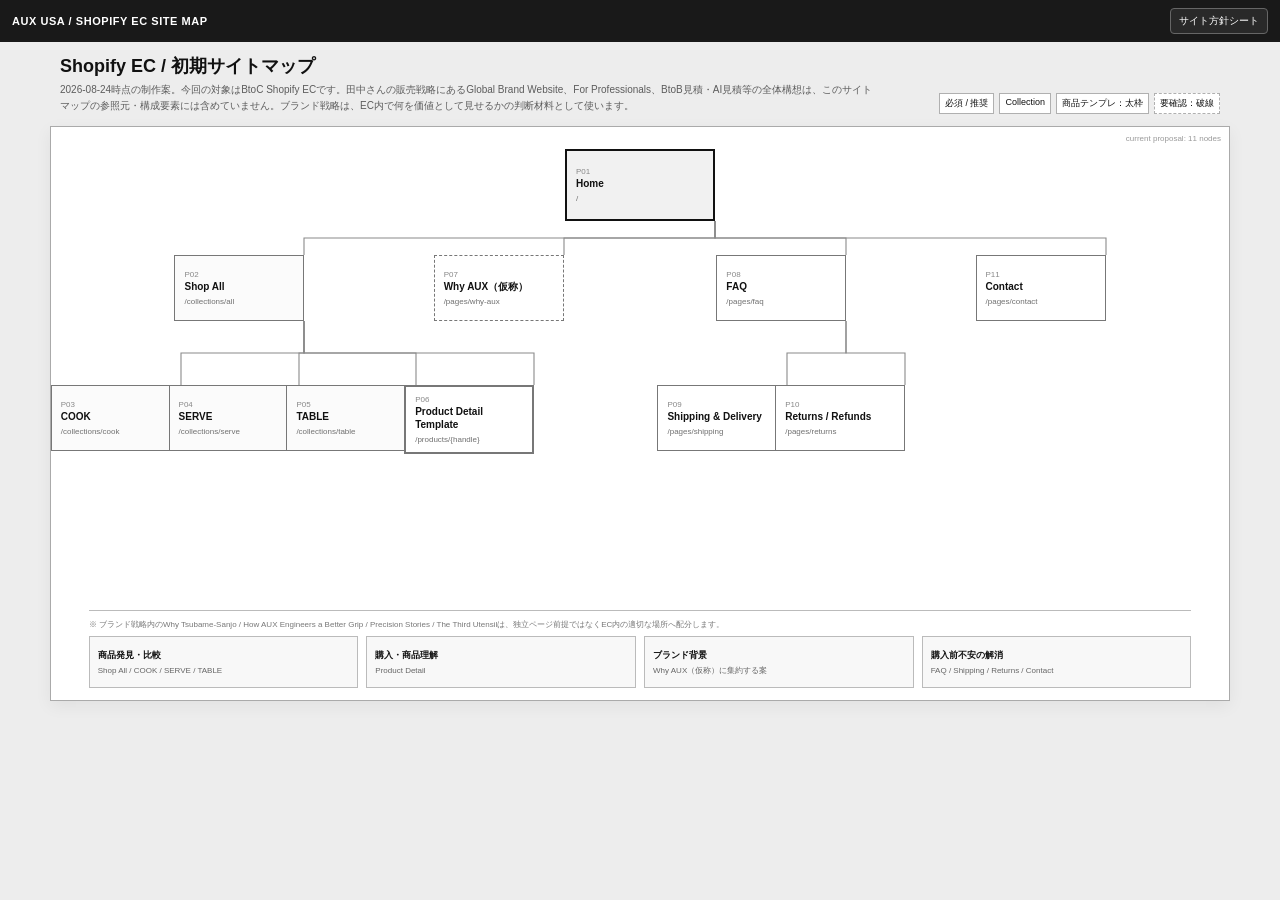
==== index.html @ 25e0408c "Refocus sitemap on Shopify EC scope" ====
<!doctype html>
<html lang="ja">
<head>
<meta charset="utf-8">
<meta name="viewport" content="width=device-width,initial-scale=1">
<title>AUX USA Site Map</title>
<style>
:root{--bg:#ededed;--ink:#111;--line:#8d8d8d;--paper:#fff;--muted:#666}
*{box-sizing:border-box}html,body{margin:0;min-height:100%;font-family:-apple-system,BlinkMacSystemFont,"Helvetica Neue","Yu Gothic",Meiryo,sans-serif;background:var(--bg);color:var(--ink)}
.topbar{height:42px;background:#191919;color:#fff;display:flex;align-items:center;gap:8px;padding:0 12px;position:sticky;top:0;z-index:10}.topbar strong{font-size:11px;letter-spacing:.05em}.topbar .grow{flex:1}.topbar a{border:1px solid #666;background:#292929;color:#fff;border-radius:4px;padding:5px 8px;text-decoration:none;font-size:10px}
.intro{max-width:1180px;margin:12px auto 6px;padding:0 10px;display:grid;grid-template-columns:1fr auto;gap:10px;align-items:end}.intro h1{font-size:18px;margin:0 0 4px}.intro p{margin:0;color:#5c5c5c;font-size:10px;line-height:1.6;max-width:820px}.legend{display:flex;gap:5px;flex-wrap:wrap;justify-content:flex-end}.legend span{font-size:9px;border:1px solid #b0b0b0;background:#fff;padding:3px 5px;white-space:nowrap}.legend .optional{border-style:dashed}
.map-wrap{padding:6px 10px 16px}.canvas{position:relative;width:min(1180px,100%);height:575px;margin:0 auto;background:#fff;border:1px solid #aaa;box-shadow:0 5px 16px rgba(0,0,0,.06);overflow:hidden}svg{position:absolute;inset:0;width:100%;height:100%;pointer-events:none}.tree{stroke:#8a8a8a;stroke-width:1.1;fill:none}
.node{position:absolute;width:130px;min-height:66px;background:#fff;border:1px solid #777;padding:8px 9px;color:#111;display:flex;flex-direction:column;justify-content:center;z-index:2;transform:translateX(-50%)}.node .id{font-size:8px;color:#888;margin-bottom:2px}.node strong{font-size:10px;line-height:1.25}.node .route{font-size:8px;color:#707070;margin-top:4px;word-break:break-all}.node.root{border:2px solid #111;background:#f1f1f1;width:150px;min-height:72px}.node.collection{background:#fbfbfb}.node.template{border-width:2px}.node.optional{border-style:dashed}.hint{position:absolute;right:8px;top:7px;font-size:8px;color:#999}
.role-note{position:absolute;left:3.2%;right:3.2%;bottom:12px;border-top:1px solid #bbb;padding-top:8px}.role-note>p{font-size:8px;color:#777;margin:0 0 6px}.role-grid{display:grid;grid-template-columns:repeat(4,1fr);gap:8px}.role-box{background:#f8f8f8;border:1px solid #bbb;padding:7px 8px;min-height:52px}.role-box strong{font-size:9px}.role-box p{font-size:8px;line-height:1.4;color:#666;margin:3px 0 0}
@media(max-width:760px){.canvas{min-width:900px}.map-wrap{overflow:auto}.role-note{display:none}.intro{grid-template-columns:1fr}.legend{justify-content:flex-start}}
</style>
</head>
<body>
<div class="topbar"><strong>AUX USA / SHOPIFY EC SITE MAP</strong><span class="grow"></span><a href="https://docs.google.com/spreadsheets/d/11EVl4dfFN_Dx4SsW7xgJE2t3Y1gtvtlqyOAlhqadT-I/edit" target="_blank" rel="noopener">サイト方針シート</a></div>
<div class="intro">
  <div><h1>Shopify EC / 初期サイトマップ</h1><p>2026-08-24時点の制作案。今回の対象はBtoC Shopify ECです。田中さんの販売戦略にあるGlobal Brand Website、For Professionals、BtoB見積・AI見積等の全体構想は、このサイトマップの参照元・構成要素には含めていません。ブランド戦略は、EC内で何を価値として見せるかの判断材料として使います。</p></div>
  <div class="legend"><span>必須 / 推奨</span><span>Collection</span><span>商品テンプレ：太枠</span><span class="optional">要確認：破線</span></div>
</div>
<div class="map-wrap"><div class="canvas" id="canvas">
<div class="hint">current proposal: 11 nodes</div><svg id="svg"><g id="treeLines"></g></svg><div id="nodes"></div>
<div class="role-note"><p>※ ブランド戦略内のWhy Tsubame-Sanjo / How AUX Engineers a Better Grip / Precision Stories / The Third Utensilは、独立ページ前提ではなくEC内の適切な場所へ配分します。</p><div class="role-grid">
<div class="role-box"><strong>商品発見・比較</strong><p>Shop All / COOK / SERVE / TABLE</p></div>
<div class="role-box"><strong>購入・商品理解</strong><p>Product Detail</p></div>
<div class="role-box"><strong>ブランド背景</strong><p>Why AUX（仮称）に集約する案</p></div>
<div class="role-box"><strong>購入前不安の解消</strong><p>FAQ / Shipping / Returns / Contact</p></div>
</div></div></div></div>
<script>
const nodes=[
{id:'P01',route:'/',name:'Home',type:'fixed',parent:null},
{id:'P02',route:'/collections/all',name:'Shop All',type:'collection',parent:'P01'},
{id:'P07',route:'/pages/why-aux',name:'Why AUX（仮称）',type:'optional',parent:'P01'},
{id:'P08',route:'/pages/faq',name:'FAQ',type:'fixed',parent:'P01'},
{id:'P11',route:'/pages/contact',name:'Contact',type:'fixed',parent:'P01'},
{id:'P03',route:'/collections/cook',name:'COOK',type:'collection',parent:'P02'},
{id:'P04',route:'/collections/serve',name:'SERVE',type:'collection',parent:'P02'},
{id:'P05',route:'/collections/table',name:'TABLE',type:'collection',parent:'P02'},
{id:'P06',route:'/products/{handle}',name:'Product Detail Template',type:'template',parent:'P02'},
{id:'P09',route:'/pages/shipping',name:'Shipping & Delivery',type:'fixed',parent:'P08'},
{id:'P10',route:'/pages/returns',name:'Returns / Refunds',type:'fixed',parent:'P08'}
];
const positions={P01:[50,22],P02:[16,128],P07:[38,128],P08:[62,128],P11:[84,128],P03:[5.5,258],P04:[15.5,258],P05:[25.5,258],P06:[35.5,258],P09:[57,258],P10:[67,258]};
const host=document.getElementById('nodes');
function renderNodes(){host.innerHTML=nodes.map(n=>{const [x,y]=positions[n.id];let cls='node';if(n.id==='P01')cls+=' root';if(n.type==='collection')cls+=' collection';if(n.type==='template')cls+=' template';if(n.type==='optional')cls+=' optional';return `<div class="${cls}" id="${n.id}" style="left:${x}%;top:${y}px"><span class="id">${n.id}</span><strong>${n.name}</strong><span class="route">${n.route}</span></div>`}).join('')}
function centerBottom(el){return [el.offsetLeft+el.offsetWidth/2,el.offsetTop+el.offsetHeight]}function centerTop(el){return [el.offsetLeft+el.offsetWidth/2,el.offsetTop]}function pathTree(a,b){const [x1,y1]=centerBottom(a),[x2,y2]=centerTop(b),mid=(y1+y2)/2;return `M${x1},${y1} V${mid} H${x2} V${y2}`}
function renderLines(){const tree=document.getElementById('treeLines');tree.innerHTML='';nodes.filter(n=>n.parent).forEach(n=>tree.insertAdjacentHTML('beforeend',`<path class="tree" d="${pathTree(document.getElementById(n.parent),document.getElementById(n.id))}"/>`))}
renderNodes();requestAnimationFrame(renderLines);window.addEventListener('resize',()=>requestAnimationFrame(renderLines));
</script>
</body></html>
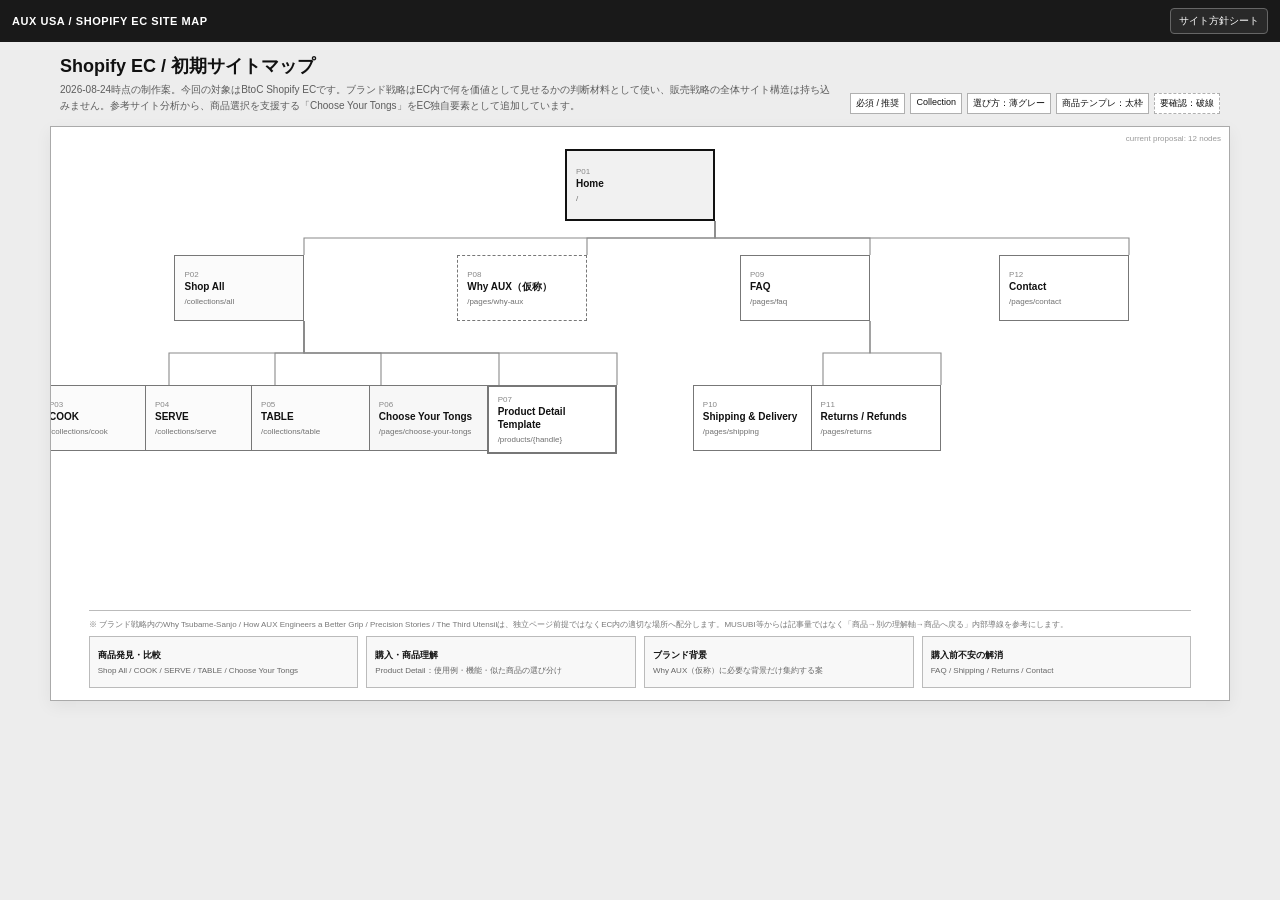
==== commit 6d8cfa3e: "Add product selection guide to AUX EC sitemap" ====
--- a/index.html
+++ b/index.html
@@ -10,7 +10,7 @@
 .topbar{height:42px;background:#191919;color:#fff;display:flex;align-items:center;gap:8px;padding:0 12px;position:sticky;top:0;z-index:10}.topbar strong{font-size:11px;letter-spacing:.05em}.topbar .grow{flex:1}.topbar a{border:1px solid #666;background:#292929;color:#fff;border-radius:4px;padding:5px 8px;text-decoration:none;font-size:10px}
 .intro{max-width:1180px;margin:12px auto 6px;padding:0 10px;display:grid;grid-template-columns:1fr auto;gap:10px;align-items:end}.intro h1{font-size:18px;margin:0 0 4px}.intro p{margin:0;color:#5c5c5c;font-size:10px;line-height:1.6;max-width:820px}.legend{display:flex;gap:5px;flex-wrap:wrap;justify-content:flex-end}.legend span{font-size:9px;border:1px solid #b0b0b0;background:#fff;padding:3px 5px;white-space:nowrap}.legend .optional{border-style:dashed}
 .map-wrap{padding:6px 10px 16px}.canvas{position:relative;width:min(1180px,100%);height:575px;margin:0 auto;background:#fff;border:1px solid #aaa;box-shadow:0 5px 16px rgba(0,0,0,.06);overflow:hidden}svg{position:absolute;inset:0;width:100%;height:100%;pointer-events:none}.tree{stroke:#8a8a8a;stroke-width:1.1;fill:none}
-.node{position:absolute;width:130px;min-height:66px;background:#fff;border:1px solid #777;padding:8px 9px;color:#111;display:flex;flex-direction:column;justify-content:center;z-index:2;transform:translateX(-50%)}.node .id{font-size:8px;color:#888;margin-bottom:2px}.node strong{font-size:10px;line-height:1.25}.node .route{font-size:8px;color:#707070;margin-top:4px;word-break:break-all}.node.root{border:2px solid #111;background:#f1f1f1;width:150px;min-height:72px}.node.collection{background:#fbfbfb}.node.template{border-width:2px}.node.optional{border-style:dashed}.hint{position:absolute;right:8px;top:7px;font-size:8px;color:#999}
+.node{position:absolute;width:130px;min-height:66px;background:#fff;border:1px solid #777;padding:8px 9px;color:#111;display:flex;flex-direction:column;justify-content:center;z-index:2;transform:translateX(-50%)}.node .id{font-size:8px;color:#888;margin-bottom:2px}.node strong{font-size:10px;line-height:1.25}.node .route{font-size:8px;color:#707070;margin-top:4px;word-break:break-all}.node.root{border:2px solid #111;background:#f1f1f1;width:150px;min-height:72px}.node.collection{background:#fbfbfb}.node.template{border-width:2px}.node.optional{border-style:dashed}.node.guide{background:#f7f7f7}.hint{position:absolute;right:8px;top:7px;font-size:8px;color:#999}
 .role-note{position:absolute;left:3.2%;right:3.2%;bottom:12px;border-top:1px solid #bbb;padding-top:8px}.role-note>p{font-size:8px;color:#777;margin:0 0 6px}.role-grid{display:grid;grid-template-columns:repeat(4,1fr);gap:8px}.role-box{background:#f8f8f8;border:1px solid #bbb;padding:7px 8px;min-height:52px}.role-box strong{font-size:9px}.role-box p{font-size:8px;line-height:1.4;color:#666;margin:3px 0 0}
 @media(max-width:760px){.canvas{min-width:900px}.map-wrap{overflow:auto}.role-note{display:none}.intro{grid-template-columns:1fr}.legend{justify-content:flex-start}}
 </style>
@@ -18,34 +18,35 @@
 <body>
 <div class="topbar"><strong>AUX USA / SHOPIFY EC SITE MAP</strong><span class="grow"></span><a href="https://docs.google.com/spreadsheets/d/11EVl4dfFN_Dx4SsW7xgJE2t3Y1gtvtlqyOAlhqadT-I/edit" target="_blank" rel="noopener">サイト方針シート</a></div>
 <div class="intro">
-  <div><h1>Shopify EC / 初期サイトマップ</h1><p>2026-08-24時点の制作案。今回の対象はBtoC Shopify ECです。田中さんの販売戦略にあるGlobal Brand Website、For Professionals、BtoB見積・AI見積等の全体構想は、このサイトマップの参照元・構成要素には含めていません。ブランド戦略は、EC内で何を価値として見せるかの判断材料として使います。</p></div>
-  <div class="legend"><span>必須 / 推奨</span><span>Collection</span><span>商品テンプレ：太枠</span><span class="optional">要確認：破線</span></div>
+  <div><h1>Shopify EC / 初期サイトマップ</h1><p>2026-08-24時点の制作案。今回の対象はBtoC Shopify ECです。ブランド戦略はEC内で何を価値として見せるかの判断材料として使い、販売戦略の全体サイト構造は持ち込みません。参考サイト分析から、商品選択を支援する「Choose Your Tongs」をEC独自要素として追加しています。</p></div>
+  <div class="legend"><span>必須 / 推奨</span><span>Collection</span><span>選び方：薄グレー</span><span>商品テンプレ：太枠</span><span class="optional">要確認：破線</span></div>
 </div>
 <div class="map-wrap"><div class="canvas" id="canvas">
-<div class="hint">current proposal: 11 nodes</div><svg id="svg"><g id="treeLines"></g></svg><div id="nodes"></div>
-<div class="role-note"><p>※ ブランド戦略内のWhy Tsubame-Sanjo / How AUX Engineers a Better Grip / Precision Stories / The Third Utensilは、独立ページ前提ではなくEC内の適切な場所へ配分します。</p><div class="role-grid">
-<div class="role-box"><strong>商品発見・比較</strong><p>Shop All / COOK / SERVE / TABLE</p></div>
-<div class="role-box"><strong>購入・商品理解</strong><p>Product Detail</p></div>
-<div class="role-box"><strong>ブランド背景</strong><p>Why AUX（仮称）に集約する案</p></div>
+<div class="hint">current proposal: 12 nodes</div><svg id="svg"><g id="treeLines"></g></svg><div id="nodes"></div>
+<div class="role-note"><p>※ ブランド戦略内のWhy Tsubame-Sanjo / How AUX Engineers a Better Grip / Precision Stories / The Third Utensilは、独立ページ前提ではなくEC内の適切な場所へ配分します。MUSUBI等からは記事量ではなく「商品→別の理解軸→商品へ戻る」内部導線を参考にします。</p><div class="role-grid">
+<div class="role-box"><strong>商品発見・比較</strong><p>Shop All / COOK / SERVE / TABLE / Choose Your Tongs</p></div>
+<div class="role-box"><strong>購入・商品理解</strong><p>Product Detail：使用例・機能・似た商品の選び分け</p></div>
+<div class="role-box"><strong>ブランド背景</strong><p>Why AUX（仮称）に必要な背景だけ集約する案</p></div>
 <div class="role-box"><strong>購入前不安の解消</strong><p>FAQ / Shipping / Returns / Contact</p></div>
 </div></div></div></div>
 <script>
 const nodes=[
 {id:'P01',route:'/',name:'Home',type:'fixed',parent:null},
 {id:'P02',route:'/collections/all',name:'Shop All',type:'collection',parent:'P01'},
-{id:'P07',route:'/pages/why-aux',name:'Why AUX（仮称）',type:'optional',parent:'P01'},
-{id:'P08',route:'/pages/faq',name:'FAQ',type:'fixed',parent:'P01'},
-{id:'P11',route:'/pages/contact',name:'Contact',type:'fixed',parent:'P01'},
+{id:'P08',route:'/pages/why-aux',name:'Why AUX（仮称）',type:'optional',parent:'P01'},
+{id:'P09',route:'/pages/faq',name:'FAQ',type:'fixed',parent:'P01'},
+{id:'P12',route:'/pages/contact',name:'Contact',type:'fixed',parent:'P01'},
 {id:'P03',route:'/collections/cook',name:'COOK',type:'collection',parent:'P02'},
 {id:'P04',route:'/collections/serve',name:'SERVE',type:'collection',parent:'P02'},
 {id:'P05',route:'/collections/table',name:'TABLE',type:'collection',parent:'P02'},
-{id:'P06',route:'/products/{handle}',name:'Product Detail Template',type:'template',parent:'P02'},
-{id:'P09',route:'/pages/shipping',name:'Shipping & Delivery',type:'fixed',parent:'P08'},
-{id:'P10',route:'/pages/returns',name:'Returns / Refunds',type:'fixed',parent:'P08'}
+{id:'P06',route:'/pages/choose-your-tongs',name:'Choose Your Tongs',type:'guide',parent:'P02'},
+{id:'P07',route:'/products/{handle}',name:'Product Detail Template',type:'template',parent:'P02'},
+{id:'P10',route:'/pages/shipping',name:'Shipping & Delivery',type:'fixed',parent:'P09'},
+{id:'P11',route:'/pages/returns',name:'Returns / Refunds',type:'fixed',parent:'P09'}
 ];
-const positions={P01:[50,22],P02:[16,128],P07:[38,128],P08:[62,128],P11:[84,128],P03:[5.5,258],P04:[15.5,258],P05:[25.5,258],P06:[35.5,258],P09:[57,258],P10:[67,258]};
+const positions={P01:[50,22],P02:[16,128],P08:[40,128],P09:[64,128],P12:[86,128],P03:[4.5,258],P04:[13.5,258],P05:[22.5,258],P06:[32.5,258],P07:[42.5,258],P10:[60,258],P11:[70,258]};
 const host=document.getElementById('nodes');
-function renderNodes(){host.innerHTML=nodes.map(n=>{const [x,y]=positions[n.id];let cls='node';if(n.id==='P01')cls+=' root';if(n.type==='collection')cls+=' collection';if(n.type==='template')cls+=' template';if(n.type==='optional')cls+=' optional';return `<div class="${cls}" id="${n.id}" style="left:${x}%;top:${y}px"><span class="id">${n.id}</span><strong>${n.name}</strong><span class="route">${n.route}</span></div>`}).join('')}
+function renderNodes(){host.innerHTML=nodes.map(n=>{const [x,y]=positions[n.id];let cls='node';if(n.id==='P01')cls+=' root';if(n.type==='collection')cls+=' collection';if(n.type==='template')cls+=' template';if(n.type==='optional')cls+=' optional';if(n.type==='guide')cls+=' guide';return `<div class="${cls}" id="${n.id}" style="left:${x}%;top:${y}px"><span class="id">${n.id}</span><strong>${n.name}</strong><span class="route">${n.route}</span></div>`}).join('')}
 function centerBottom(el){return [el.offsetLeft+el.offsetWidth/2,el.offsetTop+el.offsetHeight]}function centerTop(el){return [el.offsetLeft+el.offsetWidth/2,el.offsetTop]}function pathTree(a,b){const [x1,y1]=centerBottom(a),[x2,y2]=centerTop(b),mid=(y1+y2)/2;return `M${x1},${y1} V${mid} H${x2} V${y2}`}
 function renderLines(){const tree=document.getElementById('treeLines');tree.innerHTML='';nodes.filter(n=>n.parent).forEach(n=>tree.insertAdjacentHTML('beforeend',`<path class="tree" d="${pathTree(document.getElementById(n.parent),document.getElementById(n.id))}"/>`))}
 renderNodes();requestAnimationFrame(renderLines);window.addEventListener('resize',()=>requestAnimationFrame(renderLines));
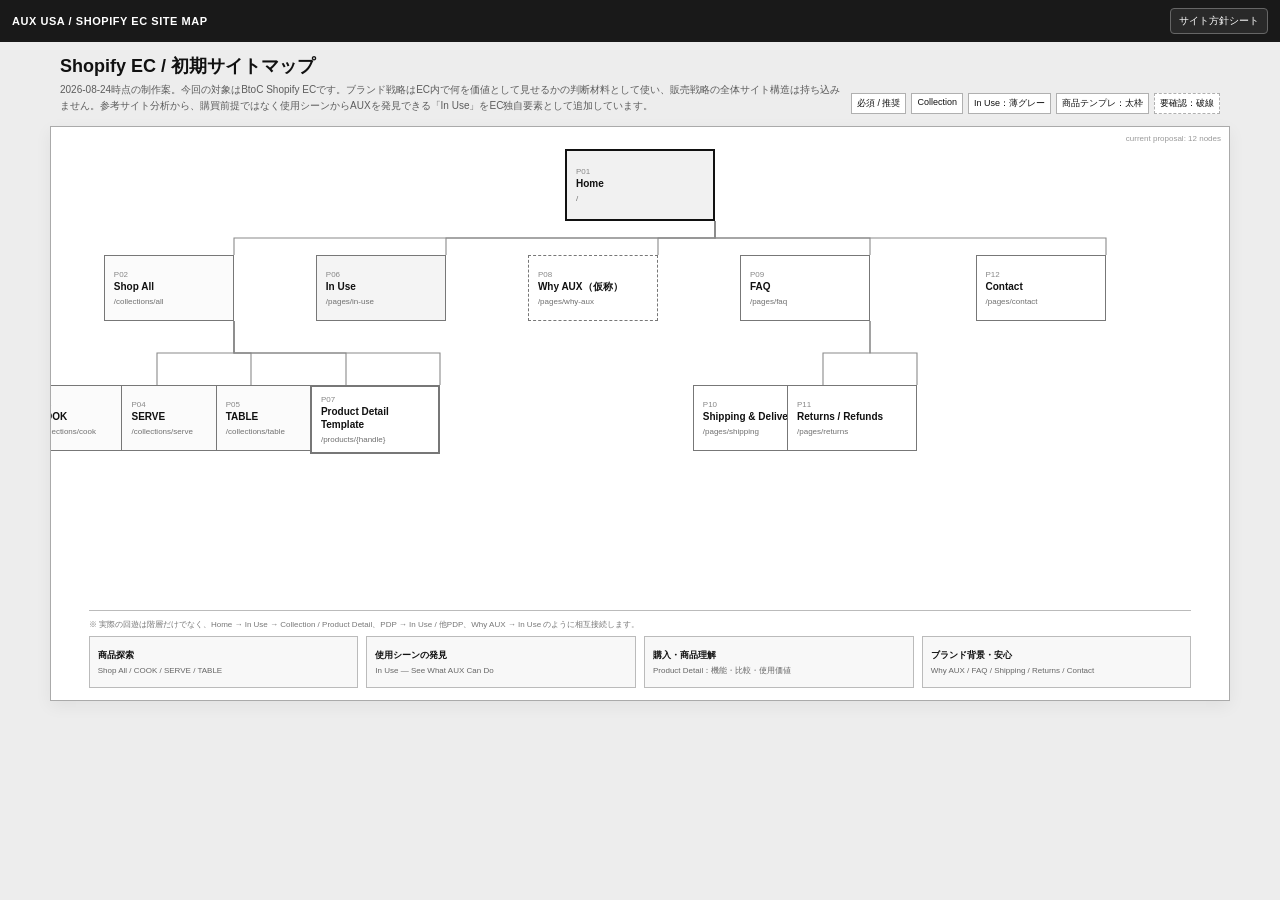
==== commit b8c69fbb: "Replace Choose Your Tongs with In Use discovery flow" ====
--- a/index.html
+++ b/index.html
@@ -5,12 +5,12 @@
 <meta name="viewport" content="width=device-width,initial-scale=1">
 <title>AUX USA Site Map</title>
 <style>
-:root{--bg:#ededed;--ink:#111;--line:#8d8d8d;--paper:#fff;--muted:#666}
+:root{--bg:#ededed;--ink:#111;--paper:#fff;--muted:#666}
 *{box-sizing:border-box}html,body{margin:0;min-height:100%;font-family:-apple-system,BlinkMacSystemFont,"Helvetica Neue","Yu Gothic",Meiryo,sans-serif;background:var(--bg);color:var(--ink)}
 .topbar{height:42px;background:#191919;color:#fff;display:flex;align-items:center;gap:8px;padding:0 12px;position:sticky;top:0;z-index:10}.topbar strong{font-size:11px;letter-spacing:.05em}.topbar .grow{flex:1}.topbar a{border:1px solid #666;background:#292929;color:#fff;border-radius:4px;padding:5px 8px;text-decoration:none;font-size:10px}
-.intro{max-width:1180px;margin:12px auto 6px;padding:0 10px;display:grid;grid-template-columns:1fr auto;gap:10px;align-items:end}.intro h1{font-size:18px;margin:0 0 4px}.intro p{margin:0;color:#5c5c5c;font-size:10px;line-height:1.6;max-width:820px}.legend{display:flex;gap:5px;flex-wrap:wrap;justify-content:flex-end}.legend span{font-size:9px;border:1px solid #b0b0b0;background:#fff;padding:3px 5px;white-space:nowrap}.legend .optional{border-style:dashed}
+.intro{max-width:1180px;margin:12px auto 6px;padding:0 10px;display:grid;grid-template-columns:1fr auto;gap:10px;align-items:end}.intro h1{font-size:18px;margin:0 0 4px}.intro p{margin:0;color:#5c5c5c;font-size:10px;line-height:1.6;max-width:850px}.legend{display:flex;gap:5px;flex-wrap:wrap;justify-content:flex-end}.legend span{font-size:9px;border:1px solid #b0b0b0;background:#fff;padding:3px 5px;white-space:nowrap}.legend .optional{border-style:dashed}
 .map-wrap{padding:6px 10px 16px}.canvas{position:relative;width:min(1180px,100%);height:575px;margin:0 auto;background:#fff;border:1px solid #aaa;box-shadow:0 5px 16px rgba(0,0,0,.06);overflow:hidden}svg{position:absolute;inset:0;width:100%;height:100%;pointer-events:none}.tree{stroke:#8a8a8a;stroke-width:1.1;fill:none}
-.node{position:absolute;width:130px;min-height:66px;background:#fff;border:1px solid #777;padding:8px 9px;color:#111;display:flex;flex-direction:column;justify-content:center;z-index:2;transform:translateX(-50%)}.node .id{font-size:8px;color:#888;margin-bottom:2px}.node strong{font-size:10px;line-height:1.25}.node .route{font-size:8px;color:#707070;margin-top:4px;word-break:break-all}.node.root{border:2px solid #111;background:#f1f1f1;width:150px;min-height:72px}.node.collection{background:#fbfbfb}.node.template{border-width:2px}.node.optional{border-style:dashed}.node.guide{background:#f7f7f7}.hint{position:absolute;right:8px;top:7px;font-size:8px;color:#999}
+.node{position:absolute;width:130px;min-height:66px;background:#fff;border:1px solid #777;padding:8px 9px;color:#111;display:flex;flex-direction:column;justify-content:center;z-index:2;transform:translateX(-50%)}.node .id{font-size:8px;color:#888;margin-bottom:2px}.node strong{font-size:10px;line-height:1.25}.node .route{font-size:8px;color:#707070;margin-top:4px;word-break:break-all}.node.root{border:2px solid #111;background:#f1f1f1;width:150px;min-height:72px}.node.collection{background:#fbfbfb}.node.template{border-width:2px}.node.optional{border-style:dashed}.node.discovery{background:#f4f4f4}.hint{position:absolute;right:8px;top:7px;font-size:8px;color:#999}
 .role-note{position:absolute;left:3.2%;right:3.2%;bottom:12px;border-top:1px solid #bbb;padding-top:8px}.role-note>p{font-size:8px;color:#777;margin:0 0 6px}.role-grid{display:grid;grid-template-columns:repeat(4,1fr);gap:8px}.role-box{background:#f8f8f8;border:1px solid #bbb;padding:7px 8px;min-height:52px}.role-box strong{font-size:9px}.role-box p{font-size:8px;line-height:1.4;color:#666;margin:3px 0 0}
 @media(max-width:760px){.canvas{min-width:900px}.map-wrap{overflow:auto}.role-note{display:none}.intro{grid-template-columns:1fr}.legend{justify-content:flex-start}}
 </style>
@@ -18,35 +18,35 @@
 <body>
 <div class="topbar"><strong>AUX USA / SHOPIFY EC SITE MAP</strong><span class="grow"></span><a href="https://docs.google.com/spreadsheets/d/11EVl4dfFN_Dx4SsW7xgJE2t3Y1gtvtlqyOAlhqadT-I/edit" target="_blank" rel="noopener">サイト方針シート</a></div>
 <div class="intro">
-  <div><h1>Shopify EC / 初期サイトマップ</h1><p>2026-08-24時点の制作案。今回の対象はBtoC Shopify ECです。ブランド戦略はEC内で何を価値として見せるかの判断材料として使い、販売戦略の全体サイト構造は持ち込みません。参考サイト分析から、商品選択を支援する「Choose Your Tongs」をEC独自要素として追加しています。</p></div>
-  <div class="legend"><span>必須 / 推奨</span><span>Collection</span><span>選び方：薄グレー</span><span>商品テンプレ：太枠</span><span class="optional">要確認：破線</span></div>
+  <div><h1>Shopify EC / 初期サイトマップ</h1><p>2026-08-24時点の制作案。今回の対象はBtoC Shopify ECです。ブランド戦略はEC内で何を価値として見せるかの判断材料として使い、販売戦略の全体サイト構造は持ち込みません。参考サイト分析から、購買前提ではなく使用シーンからAUXを発見できる「In Use」をEC独自要素として追加しています。</p></div>
+  <div class="legend"><span>必須 / 推奨</span><span>Collection</span><span>In Use：薄グレー</span><span>商品テンプレ：太枠</span><span class="optional">要確認：破線</span></div>
 </div>
 <div class="map-wrap"><div class="canvas" id="canvas">
 <div class="hint">current proposal: 12 nodes</div><svg id="svg"><g id="treeLines"></g></svg><div id="nodes"></div>
-<div class="role-note"><p>※ ブランド戦略内のWhy Tsubame-Sanjo / How AUX Engineers a Better Grip / Precision Stories / The Third Utensilは、独立ページ前提ではなくEC内の適切な場所へ配分します。MUSUBI等からは記事量ではなく「商品→別の理解軸→商品へ戻る」内部導線を参考にします。</p><div class="role-grid">
-<div class="role-box"><strong>商品発見・比較</strong><p>Shop All / COOK / SERVE / TABLE / Choose Your Tongs</p></div>
-<div class="role-box"><strong>購入・商品理解</strong><p>Product Detail：使用例・機能・似た商品の選び分け</p></div>
-<div class="role-box"><strong>ブランド背景</strong><p>Why AUX（仮称）に必要な背景だけ集約する案</p></div>
-<div class="role-box"><strong>購入前不安の解消</strong><p>FAQ / Shipping / Returns / Contact</p></div>
+<div class="role-note"><p>※ 実際の回遊は階層だけでなく、Home → In Use → Collection / Product Detail、PDP → In Use / 他PDP、Why AUX → In Use のように相互接続します。</p><div class="role-grid">
+<div class="role-box"><strong>商品探索</strong><p>Shop All / COOK / SERVE / TABLE</p></div>
+<div class="role-box"><strong>使用シーンの発見</strong><p>In Use — See What AUX Can Do</p></div>
+<div class="role-box"><strong>購入・商品理解</strong><p>Product Detail：機能・比較・使用価値</p></div>
+<div class="role-box"><strong>ブランド背景・安心</strong><p>Why AUX / FAQ / Shipping / Returns / Contact</p></div>
 </div></div></div></div>
 <script>
 const nodes=[
 {id:'P01',route:'/',name:'Home',type:'fixed',parent:null},
 {id:'P02',route:'/collections/all',name:'Shop All',type:'collection',parent:'P01'},
+{id:'P06',route:'/pages/in-use',name:'In Use',type:'discovery',parent:'P01'},
 {id:'P08',route:'/pages/why-aux',name:'Why AUX（仮称）',type:'optional',parent:'P01'},
 {id:'P09',route:'/pages/faq',name:'FAQ',type:'fixed',parent:'P01'},
 {id:'P12',route:'/pages/contact',name:'Contact',type:'fixed',parent:'P01'},
 {id:'P03',route:'/collections/cook',name:'COOK',type:'collection',parent:'P02'},
 {id:'P04',route:'/collections/serve',name:'SERVE',type:'collection',parent:'P02'},
 {id:'P05',route:'/collections/table',name:'TABLE',type:'collection',parent:'P02'},
-{id:'P06',route:'/pages/choose-your-tongs',name:'Choose Your Tongs',type:'guide',parent:'P02'},
 {id:'P07',route:'/products/{handle}',name:'Product Detail Template',type:'template',parent:'P02'},
 {id:'P10',route:'/pages/shipping',name:'Shipping & Delivery',type:'fixed',parent:'P09'},
 {id:'P11',route:'/pages/returns',name:'Returns / Refunds',type:'fixed',parent:'P09'}
 ];
-const positions={P01:[50,22],P02:[16,128],P08:[40,128],P09:[64,128],P12:[86,128],P03:[4.5,258],P04:[13.5,258],P05:[22.5,258],P06:[32.5,258],P07:[42.5,258],P10:[60,258],P11:[70,258]};
+const positions={P01:[50,22],P02:[10,128],P06:[28,128],P08:[46,128],P09:[64,128],P12:[84,128],P03:[3.5,258],P04:[11.5,258],P05:[19.5,258],P07:[27.5,258],P10:[60,258],P11:[68,258]};
 const host=document.getElementById('nodes');
-function renderNodes(){host.innerHTML=nodes.map(n=>{const [x,y]=positions[n.id];let cls='node';if(n.id==='P01')cls+=' root';if(n.type==='collection')cls+=' collection';if(n.type==='template')cls+=' template';if(n.type==='optional')cls+=' optional';if(n.type==='guide')cls+=' guide';return `<div class="${cls}" id="${n.id}" style="left:${x}%;top:${y}px"><span class="id">${n.id}</span><strong>${n.name}</strong><span class="route">${n.route}</span></div>`}).join('')}
+function renderNodes(){host.innerHTML=nodes.map(n=>{const [x,y]=positions[n.id];let cls='node';if(n.id==='P01')cls+=' root';if(n.type==='collection')cls+=' collection';if(n.type==='template')cls+=' template';if(n.type==='optional')cls+=' optional';if(n.type==='discovery')cls+=' discovery';return `<div class="${cls}" id="${n.id}" style="left:${x}%;top:${y}px"><span class="id">${n.id}</span><strong>${n.name}</strong><span class="route">${n.route}</span></div>`}).join('')}
 function centerBottom(el){return [el.offsetLeft+el.offsetWidth/2,el.offsetTop+el.offsetHeight]}function centerTop(el){return [el.offsetLeft+el.offsetWidth/2,el.offsetTop]}function pathTree(a,b){const [x1,y1]=centerBottom(a),[x2,y2]=centerTop(b),mid=(y1+y2)/2;return `M${x1},${y1} V${mid} H${x2} V${y2}`}
 function renderLines(){const tree=document.getElementById('treeLines');tree.innerHTML='';nodes.filter(n=>n.parent).forEach(n=>tree.insertAdjacentHTML('beforeend',`<path class="tree" d="${pathTree(document.getElementById(n.parent),document.getElementById(n.id))}"/>`))}
 renderNodes();requestAnimationFrame(renderLines);window.addEventListener('resize',()=>requestAnimationFrame(renderLines));
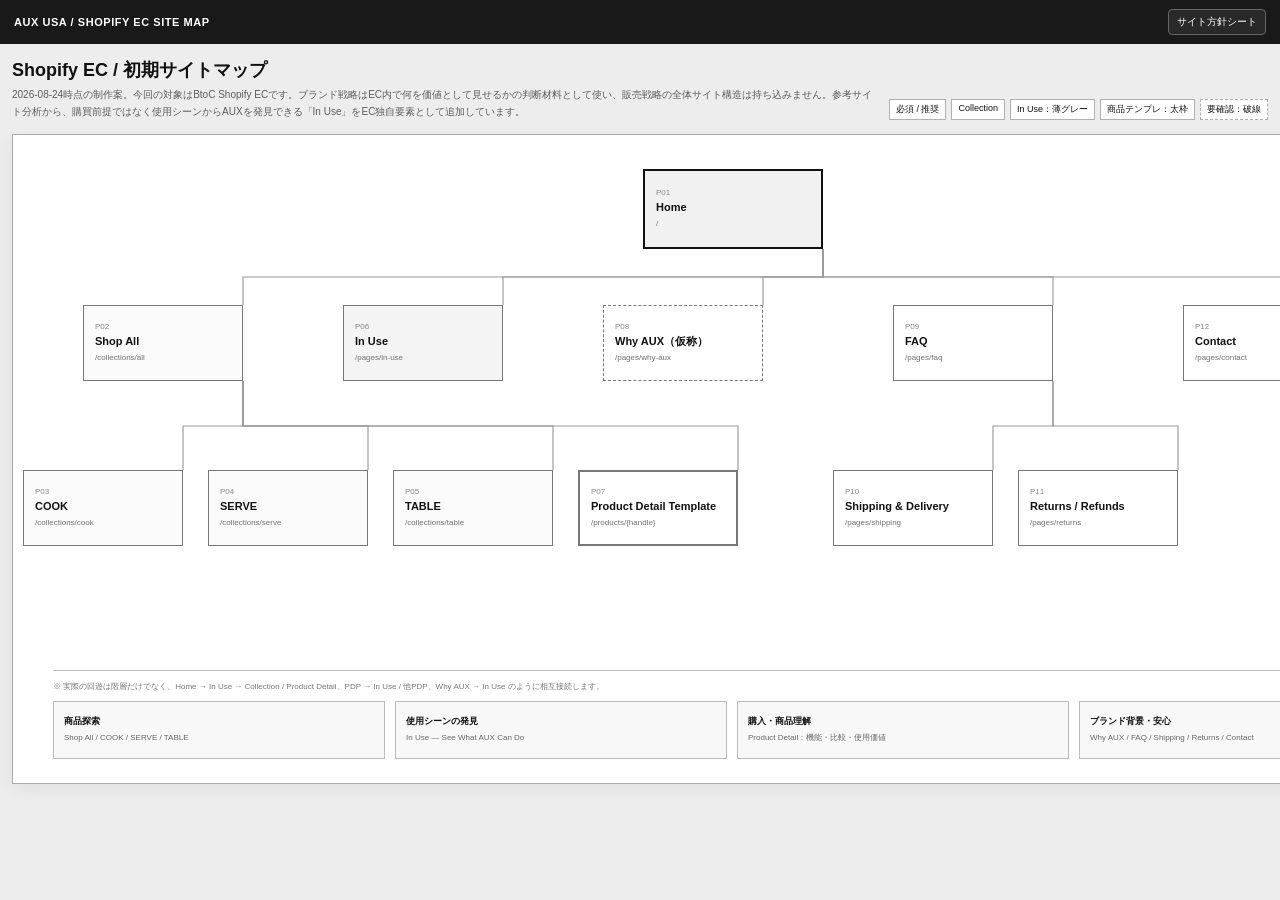
==== commit bce11982: "Fix sitemap layout spacing and prevent node overlap" ====
--- a/index.html
+++ b/index.html
@@ -5,14 +5,24 @@
 <meta name="viewport" content="width=device-width,initial-scale=1">
 <title>AUX USA Site Map</title>
 <style>
-:root{--bg:#ededed;--ink:#111;--paper:#fff;--muted:#666}
-*{box-sizing:border-box}html,body{margin:0;min-height:100%;font-family:-apple-system,BlinkMacSystemFont,"Helvetica Neue","Yu Gothic",Meiryo,sans-serif;background:var(--bg);color:var(--ink)}
-.topbar{height:42px;background:#191919;color:#fff;display:flex;align-items:center;gap:8px;padding:0 12px;position:sticky;top:0;z-index:10}.topbar strong{font-size:11px;letter-spacing:.05em}.topbar .grow{flex:1}.topbar a{border:1px solid #666;background:#292929;color:#fff;border-radius:4px;padding:5px 8px;text-decoration:none;font-size:10px}
-.intro{max-width:1180px;margin:12px auto 6px;padding:0 10px;display:grid;grid-template-columns:1fr auto;gap:10px;align-items:end}.intro h1{font-size:18px;margin:0 0 4px}.intro p{margin:0;color:#5c5c5c;font-size:10px;line-height:1.6;max-width:850px}.legend{display:flex;gap:5px;flex-wrap:wrap;justify-content:flex-end}.legend span{font-size:9px;border:1px solid #b0b0b0;background:#fff;padding:3px 5px;white-space:nowrap}.legend .optional{border-style:dashed}
-.map-wrap{padding:6px 10px 16px}.canvas{position:relative;width:min(1180px,100%);height:575px;margin:0 auto;background:#fff;border:1px solid #aaa;box-shadow:0 5px 16px rgba(0,0,0,.06);overflow:hidden}svg{position:absolute;inset:0;width:100%;height:100%;pointer-events:none}.tree{stroke:#8a8a8a;stroke-width:1.1;fill:none}
-.node{position:absolute;width:130px;min-height:66px;background:#fff;border:1px solid #777;padding:8px 9px;color:#111;display:flex;flex-direction:column;justify-content:center;z-index:2;transform:translateX(-50%)}.node .id{font-size:8px;color:#888;margin-bottom:2px}.node strong{font-size:10px;line-height:1.25}.node .route{font-size:8px;color:#707070;margin-top:4px;word-break:break-all}.node.root{border:2px solid #111;background:#f1f1f1;width:150px;min-height:72px}.node.collection{background:#fbfbfb}.node.template{border-width:2px}.node.optional{border-style:dashed}.node.discovery{background:#f4f4f4}.hint{position:absolute;right:8px;top:7px;font-size:8px;color:#999}
-.role-note{position:absolute;left:3.2%;right:3.2%;bottom:12px;border-top:1px solid #bbb;padding-top:8px}.role-note>p{font-size:8px;color:#777;margin:0 0 6px}.role-grid{display:grid;grid-template-columns:repeat(4,1fr);gap:8px}.role-box{background:#f8f8f8;border:1px solid #bbb;padding:7px 8px;min-height:52px}.role-box strong{font-size:9px}.role-box p{font-size:8px;line-height:1.4;color:#666;margin:3px 0 0}
-@media(max-width:760px){.canvas{min-width:900px}.map-wrap{overflow:auto}.role-note{display:none}.intro{grid-template-columns:1fr}.legend{justify-content:flex-start}}
+:root{--bg:#ededed;--ink:#111;--paper:#fff;--muted:#666;--line:#9a9a9a}
+*{box-sizing:border-box}
+html,body{margin:0;min-height:100%;font-family:-apple-system,BlinkMacSystemFont,"Helvetica Neue","Yu Gothic",Meiryo,sans-serif;background:var(--bg);color:var(--ink)}
+.topbar{height:44px;background:#191919;color:#fff;display:flex;align-items:center;gap:8px;padding:0 14px;position:sticky;top:0;z-index:10}
+.topbar strong{font-size:11px;letter-spacing:.05em}.topbar .grow{flex:1}.topbar a{border:1px solid #666;background:#292929;color:#fff;border-radius:4px;padding:5px 8px;text-decoration:none;font-size:10px}
+.intro{max-width:1440px;margin:14px auto 8px;padding:0 12px;display:grid;grid-template-columns:minmax(0,1fr) auto;gap:14px;align-items:end}
+.intro h1{font-size:18px;margin:0 0 5px}.intro p{margin:0;color:#5c5c5c;font-size:10px;line-height:1.65;max-width:900px}
+.legend{display:flex;gap:5px;flex-wrap:wrap;justify-content:flex-end}.legend span{font-size:9px;border:1px solid #b0b0b0;background:#fff;padding:3px 6px;white-space:nowrap}.legend .optional{border-style:dashed}
+.map-wrap{padding:6px 12px 20px;overflow-x:auto;-webkit-overflow-scrolling:touch}
+.canvas{position:relative;width:1440px;height:650px;margin:0 auto;background:#fff;border:1px solid #aaa;box-shadow:0 5px 16px rgba(0,0,0,.06);overflow:hidden}
+svg{position:absolute;inset:0;width:100%;height:100%;pointer-events:none}.tree{stroke:var(--line);stroke-width:1.15;fill:none}
+.node{position:absolute;width:160px;min-height:76px;background:#fff;border:1px solid #777;padding:10px 11px;color:#111;display:flex;flex-direction:column;justify-content:center;z-index:2;transform:translateX(-50%)}
+.node .id{font-size:8px;color:#888;margin-bottom:3px}.node strong{font-size:11px;line-height:1.3}.node .route{font-size:8px;color:#707070;margin-top:5px;word-break:break-all;line-height:1.35}
+.node.root{border:2px solid #111;background:#f1f1f1;width:180px;min-height:80px}.node.collection{background:#fbfbfb}.node.template{border-width:2px}.node.optional{border-style:dashed}.node.discovery{background:#f4f4f4}
+.hint{position:absolute;right:12px;top:10px;font-size:8px;color:#999}
+.role-note{position:absolute;left:40px;right:40px;bottom:24px;border-top:1px solid #bbb;padding-top:10px}
+.role-note>p{font-size:8px;color:#777;margin:0 0 8px;line-height:1.5}.role-grid{display:grid;grid-template-columns:repeat(4,1fr);gap:10px}.role-box{background:#f8f8f8;border:1px solid #bbb;padding:8px 10px;min-height:58px}.role-box strong{font-size:9px}.role-box p{font-size:8px;line-height:1.45;color:#666;margin:4px 0 0}
+@media(max-width:760px){.intro{grid-template-columns:1fr}.legend{justify-content:flex-start}.canvas{margin-left:0}.map-wrap{padding-left:8px;padding-right:8px}}
 </style>
 </head>
 <body>
@@ -44,10 +54,16 @@
 {id:'P10',route:'/pages/shipping',name:'Shipping & Delivery',type:'fixed',parent:'P09'},
 {id:'P11',route:'/pages/returns',name:'Returns / Refunds',type:'fixed',parent:'P09'}
 ];
-const positions={P01:[50,22],P02:[10,128],P06:[28,128],P08:[46,128],P09:[64,128],P12:[84,128],P03:[3.5,258],P04:[11.5,258],P05:[19.5,258],P07:[27.5,258],P10:[60,258],P11:[68,258]};
+const positions={
+P01:[720,34],
+P02:[150,170],P06:[410,170],P08:[670,170],P09:[960,170],P12:[1250,170],
+P03:[90,335],P04:[275,335],P05:[460,335],P07:[645,335],P10:[900,335],P11:[1085,335]
+};
 const host=document.getElementById('nodes');
-function renderNodes(){host.innerHTML=nodes.map(n=>{const [x,y]=positions[n.id];let cls='node';if(n.id==='P01')cls+=' root';if(n.type==='collection')cls+=' collection';if(n.type==='template')cls+=' template';if(n.type==='optional')cls+=' optional';if(n.type==='discovery')cls+=' discovery';return `<div class="${cls}" id="${n.id}" style="left:${x}%;top:${y}px"><span class="id">${n.id}</span><strong>${n.name}</strong><span class="route">${n.route}</span></div>`}).join('')}
-function centerBottom(el){return [el.offsetLeft+el.offsetWidth/2,el.offsetTop+el.offsetHeight]}function centerTop(el){return [el.offsetLeft+el.offsetWidth/2,el.offsetTop]}function pathTree(a,b){const [x1,y1]=centerBottom(a),[x2,y2]=centerTop(b),mid=(y1+y2)/2;return `M${x1},${y1} V${mid} H${x2} V${y2}`}
+function renderNodes(){host.innerHTML=nodes.map(n=>{const [x,y]=positions[n.id];let cls='node';if(n.id==='P01')cls+=' root';if(n.type==='collection')cls+=' collection';if(n.type==='template')cls+=' template';if(n.type==='optional')cls+=' optional';if(n.type==='discovery')cls+=' discovery';return `<div class="${cls}" id="${n.id}" style="left:${x}px;top:${y}px"><span class="id">${n.id}</span><strong>${n.name}</strong><span class="route">${n.route}</span></div>`}).join('')}
+function centerBottom(el){return [el.offsetLeft+el.offsetWidth/2,el.offsetTop+el.offsetHeight]}
+function centerTop(el){return [el.offsetLeft+el.offsetWidth/2,el.offsetTop]}
+function pathTree(a,b){const [x1,y1]=centerBottom(a),[x2,y2]=centerTop(b),mid=Math.round((y1+y2)/2);return `M${x1},${y1} V${mid} H${x2} V${y2}`}
 function renderLines(){const tree=document.getElementById('treeLines');tree.innerHTML='';nodes.filter(n=>n.parent).forEach(n=>tree.insertAdjacentHTML('beforeend',`<path class="tree" d="${pathTree(document.getElementById(n.parent),document.getElementById(n.id))}"/>`))}
 renderNodes();requestAnimationFrame(renderLines);window.addEventListener('resize',()=>requestAnimationFrame(renderLines));
 </script>
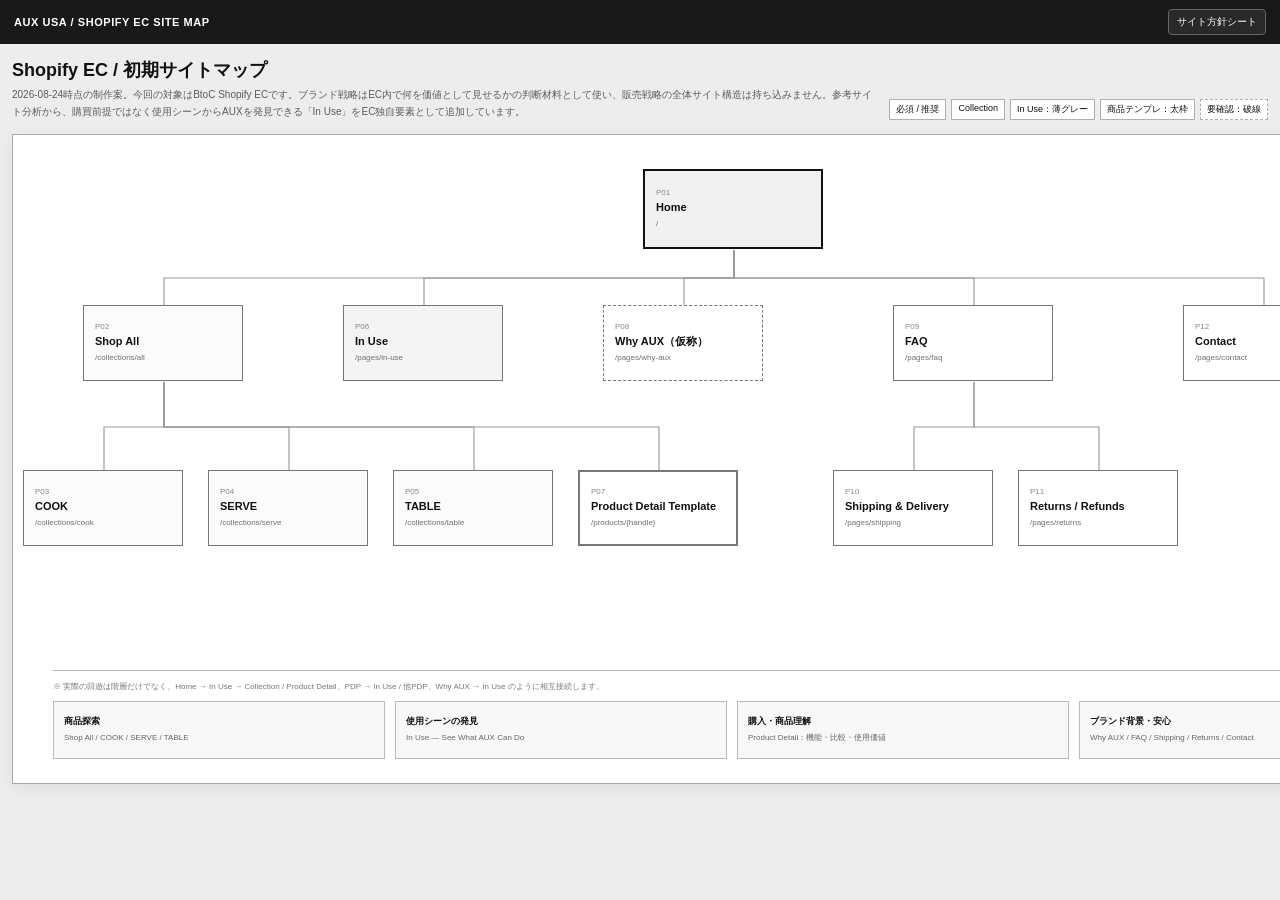
==== commit 11cc8679: "Fix sitemap connector anchors to box centers" ====
--- a/index.html
+++ b/index.html
@@ -60,9 +60,17 @@
 P03:[90,335],P04:[275,335],P05:[460,335],P07:[645,335],P10:[900,335],P11:[1085,335]
 };
 const host=document.getElementById('nodes');
+const canvas=document.getElementById('canvas');
 function renderNodes(){host.innerHTML=nodes.map(n=>{const [x,y]=positions[n.id];let cls='node';if(n.id==='P01')cls+=' root';if(n.type==='collection')cls+=' collection';if(n.type==='template')cls+=' template';if(n.type==='optional')cls+=' optional';if(n.type==='discovery')cls+=' discovery';return `<div class="${cls}" id="${n.id}" style="left:${x}px;top:${y}px"><span class="id">${n.id}</span><strong>${n.name}</strong><span class="route">${n.route}</span></div>`}).join('')}
-function centerBottom(el){return [el.offsetLeft+el.offsetWidth/2,el.offsetTop+el.offsetHeight]}
-function centerTop(el){return [el.offsetLeft+el.offsetWidth/2,el.offsetTop]}
+function boxPoint(el,edge){
+  const r=el.getBoundingClientRect();
+  const c=canvas.getBoundingClientRect();
+  const x=r.left-c.left+r.width/2;
+  const y=edge==='bottom' ? r.bottom-c.top : r.top-c.top;
+  return [x,y];
+}
+function centerBottom(el){return boxPoint(el,'bottom')}
+function centerTop(el){return boxPoint(el,'top')}
 function pathTree(a,b){const [x1,y1]=centerBottom(a),[x2,y2]=centerTop(b),mid=Math.round((y1+y2)/2);return `M${x1},${y1} V${mid} H${x2} V${y2}`}
 function renderLines(){const tree=document.getElementById('treeLines');tree.innerHTML='';nodes.filter(n=>n.parent).forEach(n=>tree.insertAdjacentHTML('beforeend',`<path class="tree" d="${pathTree(document.getElementById(n.parent),document.getElementById(n.id))}"/>`))}
 renderNodes();requestAnimationFrame(renderLines);window.addEventListener('resize',()=>requestAnimationFrame(renderLines));
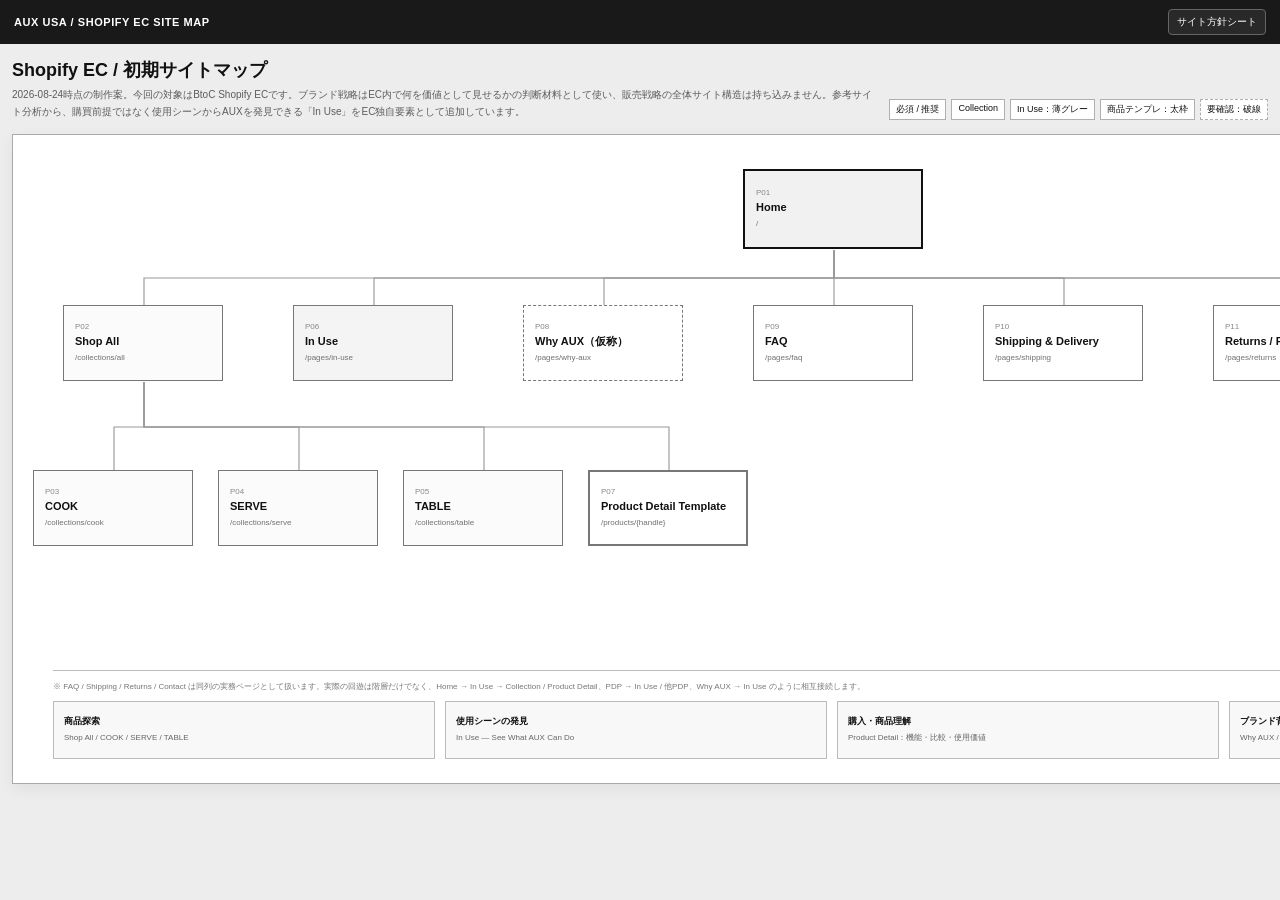
==== commit e6131cdc: "Clarify utility page hierarchy" ====
--- a/index.html
+++ b/index.html
@@ -10,11 +10,11 @@
 html,body{margin:0;min-height:100%;font-family:-apple-system,BlinkMacSystemFont,"Helvetica Neue","Yu Gothic",Meiryo,sans-serif;background:var(--bg);color:var(--ink)}
 .topbar{height:44px;background:#191919;color:#fff;display:flex;align-items:center;gap:8px;padding:0 14px;position:sticky;top:0;z-index:10}
 .topbar strong{font-size:11px;letter-spacing:.05em}.topbar .grow{flex:1}.topbar a{border:1px solid #666;background:#292929;color:#fff;border-radius:4px;padding:5px 8px;text-decoration:none;font-size:10px}
-.intro{max-width:1440px;margin:14px auto 8px;padding:0 12px;display:grid;grid-template-columns:minmax(0,1fr) auto;gap:14px;align-items:end}
+.intro{max-width:1640px;margin:14px auto 8px;padding:0 12px;display:grid;grid-template-columns:minmax(0,1fr) auto;gap:14px;align-items:end}
 .intro h1{font-size:18px;margin:0 0 5px}.intro p{margin:0;color:#5c5c5c;font-size:10px;line-height:1.65;max-width:900px}
 .legend{display:flex;gap:5px;flex-wrap:wrap;justify-content:flex-end}.legend span{font-size:9px;border:1px solid #b0b0b0;background:#fff;padding:3px 6px;white-space:nowrap}.legend .optional{border-style:dashed}
 .map-wrap{padding:6px 12px 20px;overflow-x:auto;-webkit-overflow-scrolling:touch}
-.canvas{position:relative;width:1440px;height:650px;margin:0 auto;background:#fff;border:1px solid #aaa;box-shadow:0 5px 16px rgba(0,0,0,.06);overflow:hidden}
+.canvas{position:relative;width:1640px;height:650px;margin:0 auto;background:#fff;border:1px solid #aaa;box-shadow:0 5px 16px rgba(0,0,0,.06);overflow:hidden}
 svg{position:absolute;inset:0;width:100%;height:100%;pointer-events:none}.tree{stroke:var(--line);stroke-width:1.15;fill:none}
 .node{position:absolute;width:160px;min-height:76px;background:#fff;border:1px solid #777;padding:10px 11px;color:#111;display:flex;flex-direction:column;justify-content:center;z-index:2;transform:translateX(-50%)}
 .node .id{font-size:8px;color:#888;margin-bottom:3px}.node strong{font-size:11px;line-height:1.3}.node .route{font-size:8px;color:#707070;margin-top:5px;word-break:break-all;line-height:1.35}
@@ -33,7 +33,7 @@
 </div>
 <div class="map-wrap"><div class="canvas" id="canvas">
 <div class="hint">current proposal: 12 nodes</div><svg id="svg"><g id="treeLines"></g></svg><div id="nodes"></div>
-<div class="role-note"><p>※ 実際の回遊は階層だけでなく、Home → In Use → Collection / Product Detail、PDP → In Use / 他PDP、Why AUX → In Use のように相互接続します。</p><div class="role-grid">
+<div class="role-note"><p>※ FAQ / Shipping / Returns / Contact は同列の実務ページとして扱います。実際の回遊は階層だけでなく、Home → In Use → Collection / Product Detail、PDP → In Use / 他PDP、Why AUX → In Use のように相互接続します。</p><div class="role-grid">
 <div class="role-box"><strong>商品探索</strong><p>Shop All / COOK / SERVE / TABLE</p></div>
 <div class="role-box"><strong>使用シーンの発見</strong><p>In Use — See What AUX Can Do</p></div>
 <div class="role-box"><strong>購入・商品理解</strong><p>Product Detail：機能・比較・使用価値</p></div>
@@ -46,18 +46,18 @@
 {id:'P06',route:'/pages/in-use',name:'In Use',type:'discovery',parent:'P01'},
 {id:'P08',route:'/pages/why-aux',name:'Why AUX（仮称）',type:'optional',parent:'P01'},
 {id:'P09',route:'/pages/faq',name:'FAQ',type:'fixed',parent:'P01'},
+{id:'P10',route:'/pages/shipping',name:'Shipping & Delivery',type:'fixed',parent:'P01'},
+{id:'P11',route:'/pages/returns',name:'Returns / Refunds',type:'fixed',parent:'P01'},
 {id:'P12',route:'/pages/contact',name:'Contact',type:'fixed',parent:'P01'},
 {id:'P03',route:'/collections/cook',name:'COOK',type:'collection',parent:'P02'},
 {id:'P04',route:'/collections/serve',name:'SERVE',type:'collection',parent:'P02'},
 {id:'P05',route:'/collections/table',name:'TABLE',type:'collection',parent:'P02'},
-{id:'P07',route:'/products/{handle}',name:'Product Detail Template',type:'template',parent:'P02'},
-{id:'P10',route:'/pages/shipping',name:'Shipping & Delivery',type:'fixed',parent:'P09'},
-{id:'P11',route:'/pages/returns',name:'Returns / Refunds',type:'fixed',parent:'P09'}
+{id:'P07',route:'/products/{handle}',name:'Product Detail Template',type:'template',parent:'P02'}
 ];
 const positions={
-P01:[720,34],
-P02:[150,170],P06:[410,170],P08:[670,170],P09:[960,170],P12:[1250,170],
-P03:[90,335],P04:[275,335],P05:[460,335],P07:[645,335],P10:[900,335],P11:[1085,335]
+P01:[820,34],
+P02:[130,170],P06:[360,170],P08:[590,170],P09:[820,170],P10:[1050,170],P11:[1280,170],P12:[1510,170],
+P03:[100,335],P04:[285,335],P05:[470,335],P07:[655,335]
 };
 const host=document.getElementById('nodes');
 const canvas=document.getElementById('canvas');
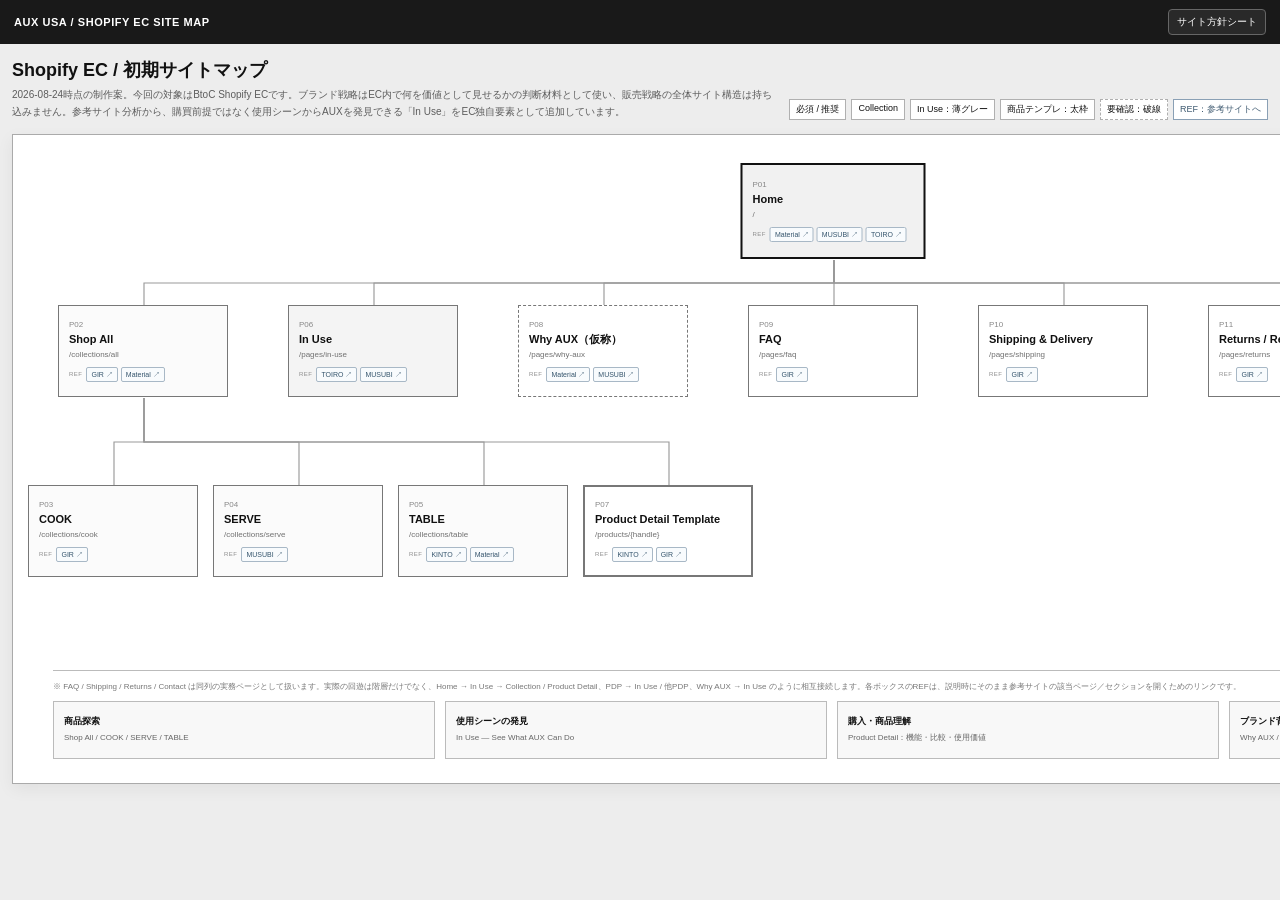
==== commit 01e037ed: "Add reference links to sitemap nodes" ====
--- a/index.html
+++ b/index.html
@@ -12,13 +12,14 @@
 .topbar strong{font-size:11px;letter-spacing:.05em}.topbar .grow{flex:1}.topbar a{border:1px solid #666;background:#292929;color:#fff;border-radius:4px;padding:5px 8px;text-decoration:none;font-size:10px}
 .intro{max-width:1640px;margin:14px auto 8px;padding:0 12px;display:grid;grid-template-columns:minmax(0,1fr) auto;gap:14px;align-items:end}
 .intro h1{font-size:18px;margin:0 0 5px}.intro p{margin:0;color:#5c5c5c;font-size:10px;line-height:1.65;max-width:900px}
-.legend{display:flex;gap:5px;flex-wrap:wrap;justify-content:flex-end}.legend span{font-size:9px;border:1px solid #b0b0b0;background:#fff;padding:3px 6px;white-space:nowrap}.legend .optional{border-style:dashed}
+.legend{display:flex;gap:5px;flex-wrap:wrap;justify-content:flex-end}.legend span{font-size:9px;border:1px solid #b0b0b0;background:#fff;padding:3px 6px;white-space:nowrap}.legend .optional{border-style:dashed}.legend .ref{border-color:#8aa0b5;color:#425d73}
 .map-wrap{padding:6px 12px 20px;overflow-x:auto;-webkit-overflow-scrolling:touch}
 .canvas{position:relative;width:1640px;height:650px;margin:0 auto;background:#fff;border:1px solid #aaa;box-shadow:0 5px 16px rgba(0,0,0,.06);overflow:hidden}
 svg{position:absolute;inset:0;width:100%;height:100%;pointer-events:none}.tree{stroke:var(--line);stroke-width:1.15;fill:none}
-.node{position:absolute;width:160px;min-height:76px;background:#fff;border:1px solid #777;padding:10px 11px;color:#111;display:flex;flex-direction:column;justify-content:center;z-index:2;transform:translateX(-50%)}
-.node .id{font-size:8px;color:#888;margin-bottom:3px}.node strong{font-size:11px;line-height:1.3}.node .route{font-size:8px;color:#707070;margin-top:5px;word-break:break-all;line-height:1.35}
-.node.root{border:2px solid #111;background:#f1f1f1;width:180px;min-height:80px}.node.collection{background:#fbfbfb}.node.template{border-width:2px}.node.optional{border-style:dashed}.node.discovery{background:#f4f4f4}
+.node{position:absolute;width:170px;min-height:92px;background:#fff;border:1px solid #777;padding:9px 10px;color:#111;display:flex;flex-direction:column;justify-content:center;z-index:2;transform:translateX(-50%)}
+.node .id{font-size:8px;color:#888;margin-bottom:3px}.node strong{font-size:11px;line-height:1.3}.node .route{font-size:8px;color:#707070;margin-top:4px;word-break:break-all;line-height:1.3}
+.node .refs{display:flex;align-items:center;gap:3px;flex-wrap:wrap;margin-top:6px}.node .refs-label{font-size:6px;letter-spacing:.08em;color:#8a8a8a;margin-right:1px}.node .ref-link{font-size:7px;line-height:1;border:1px solid #a8b8c6;background:#f8fbfd;color:#34546c;border-radius:2px;padding:3px 4px;text-decoration:none;white-space:nowrap}.node .ref-link:hover{background:#e9f0f5;border-color:#718da3;color:#183a54}
+.node.root{border:2px solid #111;background:#f1f1f1;width:185px;min-height:96px}.node.collection{background:#fbfbfb}.node.template{border-width:2px}.node.optional{border-style:dashed}.node.discovery{background:#f4f4f4}
 .hint{position:absolute;right:12px;top:10px;font-size:8px;color:#999}
 .role-note{position:absolute;left:40px;right:40px;bottom:24px;border-top:1px solid #bbb;padding-top:10px}
 .role-note>p{font-size:8px;color:#777;margin:0 0 8px;line-height:1.5}.role-grid{display:grid;grid-template-columns:repeat(4,1fr);gap:10px}.role-box{background:#f8f8f8;border:1px solid #bbb;padding:8px 10px;min-height:58px}.role-box strong{font-size:9px}.role-box p{font-size:8px;line-height:1.45;color:#666;margin:4px 0 0}
@@ -29,11 +30,11 @@
 <div class="topbar"><strong>AUX USA / SHOPIFY EC SITE MAP</strong><span class="grow"></span><a href="https://docs.google.com/spreadsheets/d/11EVl4dfFN_Dx4SsW7xgJE2t3Y1gtvtlqyOAlhqadT-I/edit" target="_blank" rel="noopener">サイト方針シート</a></div>
 <div class="intro">
   <div><h1>Shopify EC / 初期サイトマップ</h1><p>2026-08-24時点の制作案。今回の対象はBtoC Shopify ECです。ブランド戦略はEC内で何を価値として見せるかの判断材料として使い、販売戦略の全体サイト構造は持ち込みません。参考サイト分析から、購買前提ではなく使用シーンからAUXを発見できる「In Use」をEC独自要素として追加しています。</p></div>
-  <div class="legend"><span>必須 / 推奨</span><span>Collection</span><span>In Use：薄グレー</span><span>商品テンプレ：太枠</span><span class="optional">要確認：破線</span></div>
+  <div class="legend"><span>必須 / 推奨</span><span>Collection</span><span>In Use：薄グレー</span><span>商品テンプレ：太枠</span><span class="optional">要確認：破線</span><span class="ref">REF：参考サイトへ</span></div>
 </div>
 <div class="map-wrap"><div class="canvas" id="canvas">
-<div class="hint">current proposal: 12 nodes</div><svg id="svg"><g id="treeLines"></g></svg><div id="nodes"></div>
-<div class="role-note"><p>※ FAQ / Shipping / Returns / Contact は同列の実務ページとして扱います。実際の回遊は階層だけでなく、Home → In Use → Collection / Product Detail、PDP → In Use / 他PDP、Why AUX → In Use のように相互接続します。</p><div class="role-grid">
+<div class="hint">current proposal: 12 nodes / REF links open source examples</div><svg id="svg"><g id="treeLines"></g></svg><div id="nodes"></div>
+<div class="role-note"><p>※ FAQ / Shipping / Returns / Contact は同列の実務ページとして扱います。実際の回遊は階層だけでなく、Home → In Use → Collection / Product Detail、PDP → In Use / 他PDP、Why AUX → In Use のように相互接続します。各ボックスのREFは、説明時にそのまま参考サイトの該当ページ／セクションを開くためのリンクです。</p><div class="role-grid">
 <div class="role-box"><strong>商品探索</strong><p>Shop All / COOK / SERVE / TABLE</p></div>
 <div class="role-box"><strong>使用シーンの発見</strong><p>In Use — See What AUX Can Do</p></div>
 <div class="role-box"><strong>購入・商品理解</strong><p>Product Detail：機能・比較・使用価値</p></div>
@@ -41,27 +42,59 @@
 </div></div></div></div>
 <script>
 const nodes=[
-{id:'P01',route:'/',name:'Home',type:'fixed',parent:null},
-{id:'P02',route:'/collections/all',name:'Shop All',type:'collection',parent:'P01'},
-{id:'P06',route:'/pages/in-use',name:'In Use',type:'discovery',parent:'P01'},
-{id:'P08',route:'/pages/why-aux',name:'Why AUX（仮称）',type:'optional',parent:'P01'},
-{id:'P09',route:'/pages/faq',name:'FAQ',type:'fixed',parent:'P01'},
-{id:'P10',route:'/pages/shipping',name:'Shipping & Delivery',type:'fixed',parent:'P01'},
-{id:'P11',route:'/pages/returns',name:'Returns / Refunds',type:'fixed',parent:'P01'},
-{id:'P12',route:'/pages/contact',name:'Contact',type:'fixed',parent:'P01'},
-{id:'P03',route:'/collections/cook',name:'COOK',type:'collection',parent:'P02'},
-{id:'P04',route:'/collections/serve',name:'SERVE',type:'collection',parent:'P02'},
-{id:'P05',route:'/collections/table',name:'TABLE',type:'collection',parent:'P02'},
-{id:'P07',route:'/products/{handle}',name:'Product Detail Template',type:'template',parent:'P02'}
+{id:'P01',route:'/',name:'Home',type:'fixed',parent:null,refs:[
+  {label:'Material',url:'https://materialkitchen.com/#:~:text=Uncompromising%20standards%3A',note:'商品価値を短く示し、品質・設計根拠へつなぐHome構成'},
+  {label:'MUSUBI',url:'https://musubikiln.com/',note:'余白、生活写真、上質で静かな空気感'},
+  {label:'TOIRO',url:'https://toirokitchen.com/',note:'料理の実使用シーンと生活文脈'}
+]},
+{id:'P02',route:'/collections/all',name:'Shop All',type:'collection',parent:'P01',refs:[
+  {label:'GIR',url:'https://gir.co/collections/shop-all',note:'商品探索・フィルタ・一覧から購入までの短い導線'},
+  {label:'Material',url:'https://materialkitchen.com/collections/all',note:'カテゴリごとの短い説明を含むShop All'}
+]},
+{id:'P06',route:'/pages/in-use',name:'In Use',type:'discovery',parent:'P01',refs:[
+  {label:'TOIRO',url:'https://toirokitchen.com/pages/recipes',note:'使用シーンを起点に商品・料理を理解させる構成'},
+  {label:'MUSUBI',url:'https://musubikiln.com/blogs/journal#:~:text=At%20the%20Table',note:'食卓・生活シーンから商品背景へ回遊する考え方'}
+]},
+{id:'P08',route:'/pages/why-aux',name:'Why AUX（仮称）',type:'optional',parent:'P01',refs:[
+  {label:'Material',url:'https://materialkitchen.com/pages/about#:~:text=II.%20Form%20%26%20Function',note:'ブランド思想→Form & Function→商品への説明ロジック'},
+  {label:'MUSUBI',url:'https://musubikiln.com/pages/about-us#:~:text=What%20Makes%20Us%20Who%20We%20Are',note:'作り手・背景・品質を商品価値の根拠として見せる'}
+]},
+{id:'P09',route:'/pages/faq',name:'FAQ',type:'fixed',parent:'P01',refs:[
+  {label:'GIR',url:'https://gir.co/pages/frequently-asked-questions#:~:text=Frequently%20Asked%20Questions',note:'購入前の不安をまとめる実務FAQ'}
+]},
+{id:'P10',route:'/pages/shipping',name:'Shipping & Delivery',type:'fixed',parent:'P01',refs:[
+  {label:'GIR',url:'https://gir.co/pages/frequently-asked-questions#:~:text=Shipping',note:'配送条件・日数・配送先を簡潔に整理'}
+]},
+{id:'P11',route:'/pages/returns',name:'Returns / Refunds',type:'fixed',parent:'P01',refs:[
+  {label:'GIR',url:'https://gir.co/pages/frequently-asked-questions#:~:text=Returns',note:'返品・交換条件をFAQ内で明確化'}
+]},
+{id:'P12',route:'/pages/contact',name:'Contact',type:'fixed',parent:'P01',refs:[
+  {label:'GIR',url:'https://gir.co/pages/contact',note:'シンプルな問い合わせフォーム'}
+]},
+{id:'P03',route:'/collections/cook',name:'COOK',type:'collection',parent:'P02',refs:[
+  {label:'GIR',url:'https://gir.co/collections/cooking-essentials',note:'用途が直感的に分かるKitchen ToolsのCollection'}
+]},
+{id:'P04',route:'/collections/serve',name:'SERVE',type:'collection',parent:'P02',refs:[
+  {label:'MUSUBI',url:'https://musubikiln.com/collections/serveware',note:'Servewareを用途と生活文脈から説明するCollection'}
+]},
+{id:'P05',route:'/collections/table',name:'TABLE',type:'collection',parent:'P02',refs:[
+  {label:'KINTO',url:'https://kinto-usa.com/collections/tableware',note:'TABLEカテゴリーを静かで明快に見せるCollection'},
+  {label:'Material',url:'https://materialkitchen.com/collections/tabletop',note:'Tabletopを商品群として見せるEC構成'}
+]},
+{id:'P07',route:'/products/{handle}',name:'Product Detail Template',type:'template',parent:'P02',refs:[
+  {label:'KINTO',url:'https://kinto-usa.com/products/8336#:~:text=PRODUCT%20DETAIL',note:'1画像1機能で使用価値・仕様を見せるPDP'},
+  {label:'GIR',url:'https://gir.co/collections/shop-all/products/spoonula',note:'CTA・レビュー・用途説明が明快な購入PDP'}
+]}
 ];
 const positions={
-P01:[820,34],
+P01:[820,28],
 P02:[130,170],P06:[360,170],P08:[590,170],P09:[820,170],P10:[1050,170],P11:[1280,170],P12:[1510,170],
-P03:[100,335],P04:[285,335],P05:[470,335],P07:[655,335]
+P03:[100,350],P04:[285,350],P05:[470,350],P07:[655,350]
 };
 const host=document.getElementById('nodes');
 const canvas=document.getElementById('canvas');
-function renderNodes(){host.innerHTML=nodes.map(n=>{const [x,y]=positions[n.id];let cls='node';if(n.id==='P01')cls+=' root';if(n.type==='collection')cls+=' collection';if(n.type==='template')cls+=' template';if(n.type==='optional')cls+=' optional';if(n.type==='discovery')cls+=' discovery';return `<div class="${cls}" id="${n.id}" style="left:${x}px;top:${y}px"><span class="id">${n.id}</span><strong>${n.name}</strong><span class="route">${n.route}</span></div>`}).join('')}
+function renderRefs(refs){if(!refs||!refs.length)return '';return `<div class="refs"><span class="refs-label">REF</span>${refs.map(r=>`<a class="ref-link" href="${r.url}" target="_blank" rel="noopener" title="${r.note}">${r.label} ↗</a>`).join('')}</div>`}
+function renderNodes(){host.innerHTML=nodes.map(n=>{const [x,y]=positions[n.id];let cls='node';if(n.id==='P01')cls+=' root';if(n.type==='collection')cls+=' collection';if(n.type==='template')cls+=' template';if(n.type==='optional')cls+=' optional';if(n.type==='discovery')cls+=' discovery';return `<div class="${cls}" id="${n.id}" style="left:${x}px;top:${y}px"><span class="id">${n.id}</span><strong>${n.name}</strong><span class="route">${n.route}</span>${renderRefs(n.refs)}</div>`}).join('')}
 function boxPoint(el,edge){
   const r=el.getBoundingClientRect();
   const c=canvas.getBoundingClientRect();
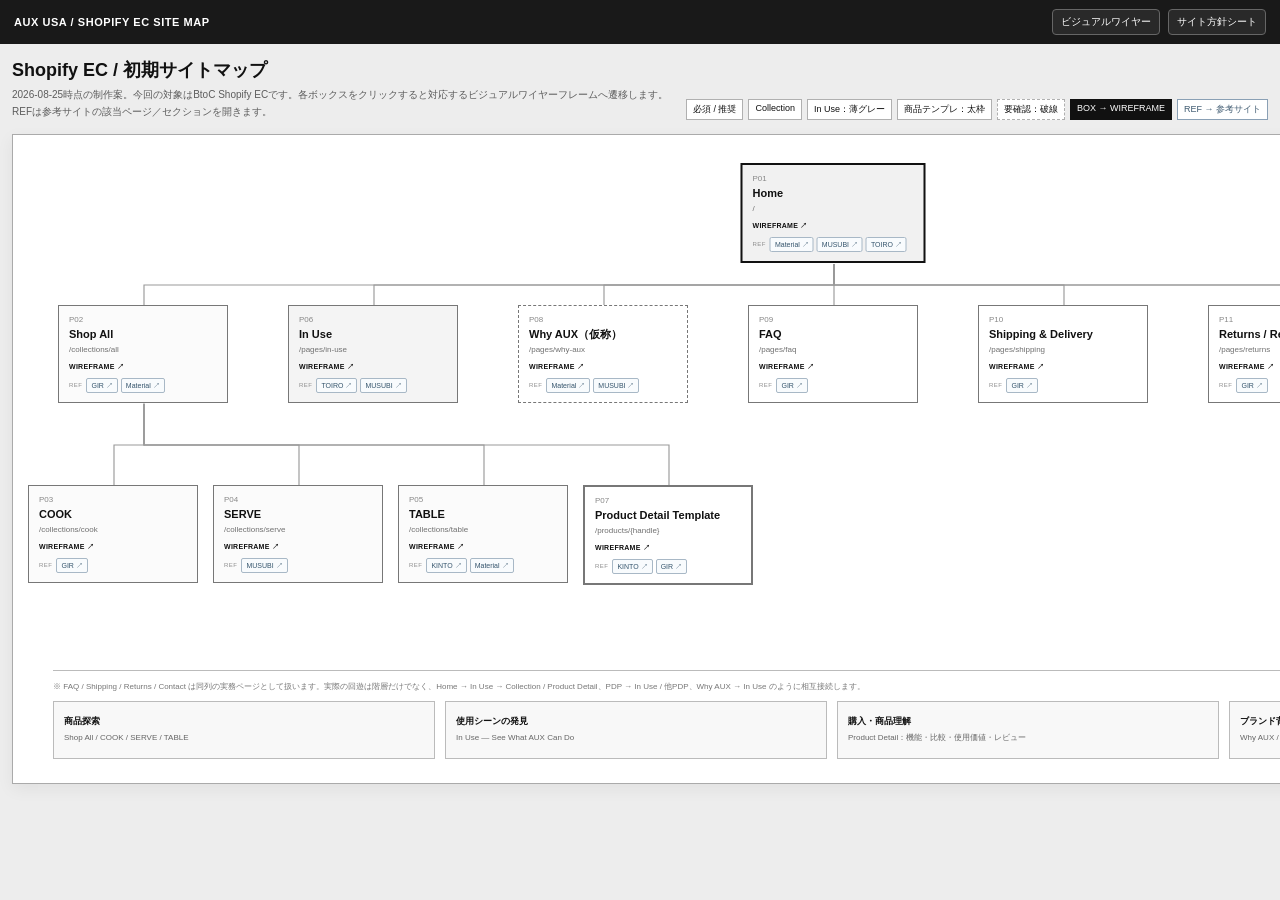
==== commit c9dd316f: "Link sitemap nodes to visual wireframe" ====
--- a/index.html
+++ b/index.html
@@ -6,106 +6,42 @@
 <title>AUX USA Site Map</title>
 <style>
 :root{--bg:#ededed;--ink:#111;--paper:#fff;--muted:#666;--line:#9a9a9a}
-*{box-sizing:border-box}
-html,body{margin:0;min-height:100%;font-family:-apple-system,BlinkMacSystemFont,"Helvetica Neue","Yu Gothic",Meiryo,sans-serif;background:var(--bg);color:var(--ink)}
-.topbar{height:44px;background:#191919;color:#fff;display:flex;align-items:center;gap:8px;padding:0 14px;position:sticky;top:0;z-index:10}
-.topbar strong{font-size:11px;letter-spacing:.05em}.topbar .grow{flex:1}.topbar a{border:1px solid #666;background:#292929;color:#fff;border-radius:4px;padding:5px 8px;text-decoration:none;font-size:10px}
-.intro{max-width:1640px;margin:14px auto 8px;padding:0 12px;display:grid;grid-template-columns:minmax(0,1fr) auto;gap:14px;align-items:end}
-.intro h1{font-size:18px;margin:0 0 5px}.intro p{margin:0;color:#5c5c5c;font-size:10px;line-height:1.65;max-width:900px}
-.legend{display:flex;gap:5px;flex-wrap:wrap;justify-content:flex-end}.legend span{font-size:9px;border:1px solid #b0b0b0;background:#fff;padding:3px 6px;white-space:nowrap}.legend .optional{border-style:dashed}.legend .ref{border-color:#8aa0b5;color:#425d73}
-.map-wrap{padding:6px 12px 20px;overflow-x:auto;-webkit-overflow-scrolling:touch}
-.canvas{position:relative;width:1640px;height:650px;margin:0 auto;background:#fff;border:1px solid #aaa;box-shadow:0 5px 16px rgba(0,0,0,.06);overflow:hidden}
-svg{position:absolute;inset:0;width:100%;height:100%;pointer-events:none}.tree{stroke:var(--line);stroke-width:1.15;fill:none}
-.node{position:absolute;width:170px;min-height:92px;background:#fff;border:1px solid #777;padding:9px 10px;color:#111;display:flex;flex-direction:column;justify-content:center;z-index:2;transform:translateX(-50%)}
-.node .id{font-size:8px;color:#888;margin-bottom:3px}.node strong{font-size:11px;line-height:1.3}.node .route{font-size:8px;color:#707070;margin-top:4px;word-break:break-all;line-height:1.3}
-.node .refs{display:flex;align-items:center;gap:3px;flex-wrap:wrap;margin-top:6px}.node .refs-label{font-size:6px;letter-spacing:.08em;color:#8a8a8a;margin-right:1px}.node .ref-link{font-size:7px;line-height:1;border:1px solid #a8b8c6;background:#f8fbfd;color:#34546c;border-radius:2px;padding:3px 4px;text-decoration:none;white-space:nowrap}.node .ref-link:hover{background:#e9f0f5;border-color:#718da3;color:#183a54}
-.node.root{border:2px solid #111;background:#f1f1f1;width:185px;min-height:96px}.node.collection{background:#fbfbfb}.node.template{border-width:2px}.node.optional{border-style:dashed}.node.discovery{background:#f4f4f4}
-.hint{position:absolute;right:12px;top:10px;font-size:8px;color:#999}
-.role-note{position:absolute;left:40px;right:40px;bottom:24px;border-top:1px solid #bbb;padding-top:10px}
-.role-note>p{font-size:8px;color:#777;margin:0 0 8px;line-height:1.5}.role-grid{display:grid;grid-template-columns:repeat(4,1fr);gap:10px}.role-box{background:#f8f8f8;border:1px solid #bbb;padding:8px 10px;min-height:58px}.role-box strong{font-size:9px}.role-box p{font-size:8px;line-height:1.45;color:#666;margin:4px 0 0}
-@media(max-width:760px){.intro{grid-template-columns:1fr}.legend{justify-content:flex-start}.canvas{margin-left:0}.map-wrap{padding-left:8px;padding-right:8px}}
+*{box-sizing:border-box}html,body{margin:0;min-height:100%;font-family:-apple-system,BlinkMacSystemFont,"Helvetica Neue","Yu Gothic",Meiryo,sans-serif;background:var(--bg);color:var(--ink)}
+.topbar{height:44px;background:#191919;color:#fff;display:flex;align-items:center;gap:8px;padding:0 14px;position:sticky;top:0;z-index:10}.topbar strong{font-size:11px;letter-spacing:.05em}.topbar .grow{flex:1}.topbar a{border:1px solid #666;background:#292929;color:#fff;border-radius:4px;padding:5px 8px;text-decoration:none;font-size:10px}
+.intro{max-width:1640px;margin:14px auto 8px;padding:0 12px;display:grid;grid-template-columns:minmax(0,1fr) auto;gap:14px;align-items:end}.intro h1{font-size:18px;margin:0 0 5px}.intro p{margin:0;color:#5c5c5c;font-size:10px;line-height:1.65;max-width:960px}.legend{display:flex;gap:5px;flex-wrap:wrap;justify-content:flex-end}.legend span{font-size:9px;border:1px solid #b0b0b0;background:#fff;padding:3px 6px;white-space:nowrap}.legend .optional{border-style:dashed}.legend .ref{border-color:#8aa0b5;color:#425d73}.legend .wire{border-color:#111;background:#111;color:#fff}
+.map-wrap{padding:6px 12px 20px;overflow-x:auto;-webkit-overflow-scrolling:touch}.canvas{position:relative;width:1640px;height:650px;margin:0 auto;background:#fff;border:1px solid #aaa;box-shadow:0 5px 16px rgba(0,0,0,.06);overflow:hidden}svg{position:absolute;inset:0;width:100%;height:100%;pointer-events:none}.tree{stroke:var(--line);stroke-width:1.15;fill:none}
+.node{position:absolute;width:170px;min-height:96px;background:#fff;border:1px solid #777;padding:9px 10px;color:#111;display:flex;flex-direction:column;justify-content:center;z-index:2;transform:translateX(-50%);cursor:pointer;transition:box-shadow .15s,transform .15s,border-color .15s}.node:hover{border-color:#111;box-shadow:0 5px 16px rgba(0,0,0,.10);transform:translateX(-50%) translateY(-2px)}.node .id{font-size:8px;color:#888;margin-bottom:3px}.node strong{font-size:11px;line-height:1.3}.node .route{font-size:8px;color:#707070;margin-top:4px;word-break:break-all;line-height:1.3}.node .wire-hint{font-size:7px;font-weight:700;margin-top:6px;letter-spacing:.04em}.node .refs{display:flex;align-items:center;gap:3px;flex-wrap:wrap;margin-top:6px}.node .refs-label{font-size:6px;letter-spacing:.08em;color:#8a8a8a;margin-right:1px}.node .ref-link{font-size:7px;line-height:1;border:1px solid #a8b8c6;background:#f8fbfd;color:#34546c;border-radius:2px;padding:3px 4px;text-decoration:none;white-space:nowrap;position:relative;z-index:5}.node .ref-link:hover{background:#e9f0f5;border-color:#718da3;color:#183a54}.node.root{border:2px solid #111;background:#f1f1f1;width:185px;min-height:100px}.node.collection{background:#fbfbfb}.node.template{border-width:2px}.node.optional{border-style:dashed}.node.discovery{background:#f4f4f4}
+.hint{position:absolute;right:12px;top:10px;font-size:8px;color:#999}.role-note{position:absolute;left:40px;right:40px;bottom:24px;border-top:1px solid #bbb;padding-top:10px}.role-note>p{font-size:8px;color:#777;margin:0 0 8px;line-height:1.5}.role-grid{display:grid;grid-template-columns:repeat(4,1fr);gap:10px}.role-box{background:#f8f8f8;border:1px solid #bbb;padding:8px 10px;min-height:58px}.role-box strong{font-size:9px}.role-box p{font-size:8px;line-height:1.45;color:#666;margin:4px 0 0}@media(max-width:760px){.intro{grid-template-columns:1fr}.legend{justify-content:flex-start}.canvas{margin-left:0}.map-wrap{padding-left:8px;padding-right:8px}}
 </style>
 </head>
 <body>
-<div class="topbar"><strong>AUX USA / SHOPIFY EC SITE MAP</strong><span class="grow"></span><a href="https://docs.google.com/spreadsheets/d/11EVl4dfFN_Dx4SsW7xgJE2t3Y1gtvtlqyOAlhqadT-I/edit" target="_blank" rel="noopener">サイト方針シート</a></div>
-<div class="intro">
-  <div><h1>Shopify EC / 初期サイトマップ</h1><p>2026-08-24時点の制作案。今回の対象はBtoC Shopify ECです。ブランド戦略はEC内で何を価値として見せるかの判断材料として使い、販売戦略の全体サイト構造は持ち込みません。参考サイト分析から、購買前提ではなく使用シーンからAUXを発見できる「In Use」をEC独自要素として追加しています。</p></div>
-  <div class="legend"><span>必須 / 推奨</span><span>Collection</span><span>In Use：薄グレー</span><span>商品テンプレ：太枠</span><span class="optional">要確認：破線</span><span class="ref">REF：参考サイトへ</span></div>
-</div>
-<div class="map-wrap"><div class="canvas" id="canvas">
-<div class="hint">current proposal: 12 nodes / REF links open source examples</div><svg id="svg"><g id="treeLines"></g></svg><div id="nodes"></div>
-<div class="role-note"><p>※ FAQ / Shipping / Returns / Contact は同列の実務ページとして扱います。実際の回遊は階層だけでなく、Home → In Use → Collection / Product Detail、PDP → In Use / 他PDP、Why AUX → In Use のように相互接続します。各ボックスのREFは、説明時にそのまま参考サイトの該当ページ／セクションを開くためのリンクです。</p><div class="role-grid">
-<div class="role-box"><strong>商品探索</strong><p>Shop All / COOK / SERVE / TABLE</p></div>
-<div class="role-box"><strong>使用シーンの発見</strong><p>In Use — See What AUX Can Do</p></div>
-<div class="role-box"><strong>購入・商品理解</strong><p>Product Detail：機能・比較・使用価値</p></div>
-<div class="role-box"><strong>ブランド背景・安心</strong><p>Why AUX / FAQ / Shipping / Returns / Contact</p></div>
-</div></div></div></div>
+<div class="topbar"><strong>AUX USA / SHOPIFY EC SITE MAP</strong><span class="grow"></span><a href="wireframe.html?page=home">ビジュアルワイヤー</a><a href="https://docs.google.com/spreadsheets/d/11EVl4dfFN_Dx4SsW7xgJE2t3Y1gtvtlqyOAlhqadT-I/edit" target="_blank" rel="noopener">サイト方針シート</a></div>
+<div class="intro"><div><h1>Shopify EC / 初期サイトマップ</h1><p>2026-08-25時点の制作案。今回の対象はBtoC Shopify ECです。各ボックスをクリックすると対応するビジュアルワイヤーフレームへ遷移します。REFは参考サイトの該当ページ／セクションを開きます。</p></div><div class="legend"><span>必須 / 推奨</span><span>Collection</span><span>In Use：薄グレー</span><span>商品テンプレ：太枠</span><span class="optional">要確認：破線</span><span class="wire">BOX → WIREFRAME</span><span class="ref">REF → 参考サイト</span></div></div>
+<div class="map-wrap"><div class="canvas" id="canvas"><div class="hint">12 nodes / click a box to open its wireframe</div><svg><g id="treeLines"></g></svg><div id="nodes"></div><div class="role-note"><p>※ FAQ / Shipping / Returns / Contact は同列の実務ページとして扱います。実際の回遊は階層だけでなく、Home → In Use → Collection / Product Detail、PDP → In Use / 他PDP、Why AUX → In Use のように相互接続します。</p><div class="role-grid"><div class="role-box"><strong>商品探索</strong><p>Shop All / COOK / SERVE / TABLE</p></div><div class="role-box"><strong>使用シーンの発見</strong><p>In Use — See What AUX Can Do</p></div><div class="role-box"><strong>購入・商品理解</strong><p>Product Detail：機能・比較・使用価値・レビュー</p></div><div class="role-box"><strong>ブランド背景・安心</strong><p>Why AUX / FAQ / Shipping / Returns / Contact</p></div></div></div></div></div>
 <script>
 const nodes=[
-{id:'P01',route:'/',name:'Home',type:'fixed',parent:null,refs:[
-  {label:'Material',url:'https://materialkitchen.com/#:~:text=Uncompromising%20standards%3A',note:'商品価値を短く示し、品質・設計根拠へつなぐHome構成'},
-  {label:'MUSUBI',url:'https://musubikiln.com/',note:'余白、生活写真、上質で静かな空気感'},
-  {label:'TOIRO',url:'https://toirokitchen.com/',note:'料理の実使用シーンと生活文脈'}
-]},
-{id:'P02',route:'/collections/all',name:'Shop All',type:'collection',parent:'P01',refs:[
-  {label:'GIR',url:'https://gir.co/collections/shop-all',note:'商品探索・フィルタ・一覧から購入までの短い導線'},
-  {label:'Material',url:'https://materialkitchen.com/collections/all',note:'カテゴリごとの短い説明を含むShop All'}
-]},
-{id:'P06',route:'/pages/in-use',name:'In Use',type:'discovery',parent:'P01',refs:[
-  {label:'TOIRO',url:'https://toirokitchen.com/pages/recipes',note:'使用シーンを起点に商品・料理を理解させる構成'},
-  {label:'MUSUBI',url:'https://musubikiln.com/blogs/journal#:~:text=At%20the%20Table',note:'食卓・生活シーンから商品背景へ回遊する考え方'}
-]},
-{id:'P08',route:'/pages/why-aux',name:'Why AUX（仮称）',type:'optional',parent:'P01',refs:[
-  {label:'Material',url:'https://materialkitchen.com/pages/about#:~:text=II.%20Form%20%26%20Function',note:'ブランド思想→Form & Function→商品への説明ロジック'},
-  {label:'MUSUBI',url:'https://musubikiln.com/pages/about-us#:~:text=What%20Makes%20Us%20Who%20We%20Are',note:'作り手・背景・品質を商品価値の根拠として見せる'}
-]},
-{id:'P09',route:'/pages/faq',name:'FAQ',type:'fixed',parent:'P01',refs:[
-  {label:'GIR',url:'https://gir.co/pages/frequently-asked-questions#:~:text=Frequently%20Asked%20Questions',note:'購入前の不安をまとめる実務FAQ'}
-]},
-{id:'P10',route:'/pages/shipping',name:'Shipping & Delivery',type:'fixed',parent:'P01',refs:[
-  {label:'GIR',url:'https://gir.co/pages/frequently-asked-questions#:~:text=Shipping',note:'配送条件・日数・配送先を簡潔に整理'}
-]},
-{id:'P11',route:'/pages/returns',name:'Returns / Refunds',type:'fixed',parent:'P01',refs:[
-  {label:'GIR',url:'https://gir.co/pages/frequently-asked-questions#:~:text=Returns',note:'返品・交換条件をFAQ内で明確化'}
-]},
-{id:'P12',route:'/pages/contact',name:'Contact',type:'fixed',parent:'P01',refs:[
-  {label:'GIR',url:'https://gir.co/pages/contact',note:'シンプルな問い合わせフォーム'}
-]},
-{id:'P03',route:'/collections/cook',name:'COOK',type:'collection',parent:'P02',refs:[
-  {label:'GIR',url:'https://gir.co/collections/cooking-essentials',note:'用途が直感的に分かるKitchen ToolsのCollection'}
-]},
-{id:'P04',route:'/collections/serve',name:'SERVE',type:'collection',parent:'P02',refs:[
-  {label:'MUSUBI',url:'https://musubikiln.com/collections/serveware',note:'Servewareを用途と生活文脈から説明するCollection'}
-]},
-{id:'P05',route:'/collections/table',name:'TABLE',type:'collection',parent:'P02',refs:[
-  {label:'KINTO',url:'https://kinto-usa.com/collections/tableware',note:'TABLEカテゴリーを静かで明快に見せるCollection'},
-  {label:'Material',url:'https://materialkitchen.com/collections/tabletop',note:'Tabletopを商品群として見せるEC構成'}
-]},
-{id:'P07',route:'/products/{handle}',name:'Product Detail Template',type:'template',parent:'P02',refs:[
-  {label:'KINTO',url:'https://kinto-usa.com/products/8336#:~:text=PRODUCT%20DETAIL',note:'1画像1機能で使用価値・仕様を見せるPDP'},
-  {label:'GIR',url:'https://gir.co/collections/shop-all/products/spoonula',note:'CTA・レビュー・用途説明が明快な購入PDP'}
-]}
+{id:'P01',route:'/',name:'Home',type:'fixed',parent:null,wire:'home',refs:[{label:'Material',url:'https://materialkitchen.com/',note:'ブランドと商品導線を近接させるHome構成'},{label:'MUSUBI',url:'https://musubikiln.com/',note:'余白、生活写真、上質で静かな空気感'},{label:'TOIRO',url:'https://toirokitchen.com/',note:'料理の実使用シーンと生活文脈'}]},
+{id:'P02',route:'/collections/all',name:'Shop All',type:'collection',parent:'P01',wire:'shop',refs:[{label:'GIR',url:'https://gir.co/collections/shop-all',note:'商品探索・フィルタ・一覧から購入までの短い導線'},{label:'Material',url:'https://materialkitchen.com/collections/all',note:'カテゴリ説明と商品一覧を組み合わせる'}]},
+{id:'P06',route:'/pages/in-use',name:'In Use',type:'discovery',parent:'P01',wire:'inuse',refs:[{label:'TOIRO',url:'https://toirokitchen.com/pages/recipes',note:'使用シーンから商品理解へつなげる'},{label:'MUSUBI',url:'https://musubikiln.com/blogs/journal',note:'生活文脈から商品へ回遊する考え方'}]},
+{id:'P08',route:'/pages/why-aux',name:'Why AUX（仮称）',type:'optional',parent:'P01',wire:'why',refs:[{label:'Material',url:'https://materialkitchen.com/pages/about',note:'ブランド思想→Form & Function→商品の説明ロジック'},{label:'MUSUBI',url:'https://musubikiln.com/pages/about-us',note:'背景・品質を商品価値の根拠として見せる'}]},
+{id:'P09',route:'/pages/faq',name:'FAQ',type:'fixed',parent:'P01',wire:'faq',refs:[{label:'GIR',url:'https://gir.co/pages/frequently-asked-questions',note:'購入前の不安をまとめる実務FAQ'}]},
+{id:'P10',route:'/pages/shipping',name:'Shipping & Delivery',type:'fixed',parent:'P01',wire:'shipping',refs:[{label:'GIR',url:'https://gir.co/pages/frequently-asked-questions',note:'配送条件・日数・配送先を簡潔に整理'}]},
+{id:'P11',route:'/pages/returns',name:'Returns / Refunds',type:'fixed',parent:'P01',wire:'returns',refs:[{label:'GIR',url:'https://gir.co/pages/frequently-asked-questions',note:'返品・交換条件を明確化'}]},
+{id:'P12',route:'/pages/contact',name:'Contact',type:'fixed',parent:'P01',wire:'contact',refs:[{label:'GIR',url:'https://gir.co/pages/contact',note:'シンプルな問い合わせフォーム'}]},
+{id:'P03',route:'/collections/cook',name:'COOK',type:'collection',parent:'P02',wire:'cook',refs:[{label:'GIR',url:'https://gir.co/collections/shop-all',note:'用途が直感的に分かる商品探索'}]},
+{id:'P04',route:'/collections/serve',name:'SERVE',type:'collection',parent:'P02',wire:'serve',refs:[{label:'MUSUBI',url:'https://musubikiln.com/collections/serveware',note:'用途と生活文脈から説明するCollection'}]},
+{id:'P05',route:'/collections/table',name:'TABLE',type:'collection',parent:'P02',wire:'table',refs:[{label:'KINTO',url:'https://kinto-usa.com/collections/tableware',note:'静かで明快な商品一覧'},{label:'Material',url:'https://materialkitchen.com/collections/tabletop',note:'Tabletopを商品群として見せるEC構成'}]},
+{id:'P07',route:'/products/{handle}',name:'Product Detail Template',type:'template',parent:'P02',wire:'pdp',refs:[{label:'KINTO',url:'https://kinto-usa.com/collections/table-kitchen/products/20461',note:'画像と短文で使用価値・仕様を見せるPDP'},{label:'GIR',url:'https://gir.co/collections/shop-all/products/spoonula',note:'CTA・レビュー・用途説明が明快な購入PDP'}]}
 ];
-const positions={
-P01:[820,28],
-P02:[130,170],P06:[360,170],P08:[590,170],P09:[820,170],P10:[1050,170],P11:[1280,170],P12:[1510,170],
-P03:[100,350],P04:[285,350],P05:[470,350],P07:[655,350]
-};
-const host=document.getElementById('nodes');
-const canvas=document.getElementById('canvas');
-function renderRefs(refs){if(!refs||!refs.length)return '';return `<div class="refs"><span class="refs-label">REF</span>${refs.map(r=>`<a class="ref-link" href="${r.url}" target="_blank" rel="noopener" title="${r.note}">${r.label} ↗</a>`).join('')}</div>`}
-function renderNodes(){host.innerHTML=nodes.map(n=>{const [x,y]=positions[n.id];let cls='node';if(n.id==='P01')cls+=' root';if(n.type==='collection')cls+=' collection';if(n.type==='template')cls+=' template';if(n.type==='optional')cls+=' optional';if(n.type==='discovery')cls+=' discovery';return `<div class="${cls}" id="${n.id}" style="left:${x}px;top:${y}px"><span class="id">${n.id}</span><strong>${n.name}</strong><span class="route">${n.route}</span>${renderRefs(n.refs)}</div>`}).join('')}
-function boxPoint(el,edge){
-  const r=el.getBoundingClientRect();
-  const c=canvas.getBoundingClientRect();
-  const x=r.left-c.left+r.width/2;
-  const y=edge==='bottom' ? r.bottom-c.top : r.top-c.top;
-  return [x,y];
-}
-function centerBottom(el){return boxPoint(el,'bottom')}
-function centerTop(el){return boxPoint(el,'top')}
-function pathTree(a,b){const [x1,y1]=centerBottom(a),[x2,y2]=centerTop(b),mid=Math.round((y1+y2)/2);return `M${x1},${y1} V${mid} H${x2} V${y2}`}
+const positions={P01:[820,28],P02:[130,170],P06:[360,170],P08:[590,170],P09:[820,170],P10:[1050,170],P11:[1280,170],P12:[1510,170],P03:[100,350],P04:[285,350],P05:[470,350],P07:[655,350]};
+const host=document.getElementById('nodes'),canvas=document.getElementById('canvas');
+function renderRefs(refs){if(!refs?.length)return '';return `<div class="refs"><span class="refs-label">REF</span>${refs.map(r=>`<a class="ref-link" href="${r.url}" target="_blank" rel="noopener" title="${r.note}">${r.label} ↗</a>`).join('')}</div>`}
+function renderNodes(){host.innerHTML=nodes.map(n=>{const [x,y]=positions[n.id];let cls='node';if(n.id==='P01')cls+=' root';if(n.type==='collection')cls+=' collection';if(n.type==='template')cls+=' template';if(n.type==='optional')cls+=' optional';if(n.type==='discovery')cls+=' discovery';return `<div class="${cls}" id="${n.id}" data-wire="${n.wire}" tabindex="0" role="link" aria-label="${n.name}のワイヤーフレームを開く" style="left:${x}px;top:${y}px"><span class="id">${n.id}</span><strong>${n.name}</strong><span class="route">${n.route}</span><span class="wire-hint">WIREFRAME ↗</span>${renderRefs(n.refs)}</div>`}).join('')}
+function boxPoint(el,edge){const r=el.getBoundingClientRect(),c=canvas.getBoundingClientRect();return [r.left-c.left+r.width/2,edge==='bottom'?r.bottom-c.top:r.top-c.top]}
+function pathTree(a,b){const [x1,y1]=boxPoint(a,'bottom'),[x2,y2]=boxPoint(b,'top'),mid=Math.round((y1+y2)/2);return `M${x1},${y1} V${mid} H${x2} V${y2}`}
 function renderLines(){const tree=document.getElementById('treeLines');tree.innerHTML='';nodes.filter(n=>n.parent).forEach(n=>tree.insertAdjacentHTML('beforeend',`<path class="tree" d="${pathTree(document.getElementById(n.parent),document.getElementById(n.id))}"/>`))}
+function openWire(node){if(node?.dataset.wire)location.href=`wireframe.html?page=${encodeURIComponent(node.dataset.wire)}`}
+host.addEventListener('click',e=>{if(e.target.closest('.ref-link'))return;openWire(e.target.closest('.node'))});host.addEventListener('keydown',e=>{if((e.key==='Enter'||e.key===' ')&&e.target.classList.contains('node')){e.preventDefault();openWire(e.target)}});
 renderNodes();requestAnimationFrame(renderLines);window.addEventListener('resize',()=>requestAnimationFrame(renderLines));
 </script>
-</body></html>+</body></html>
